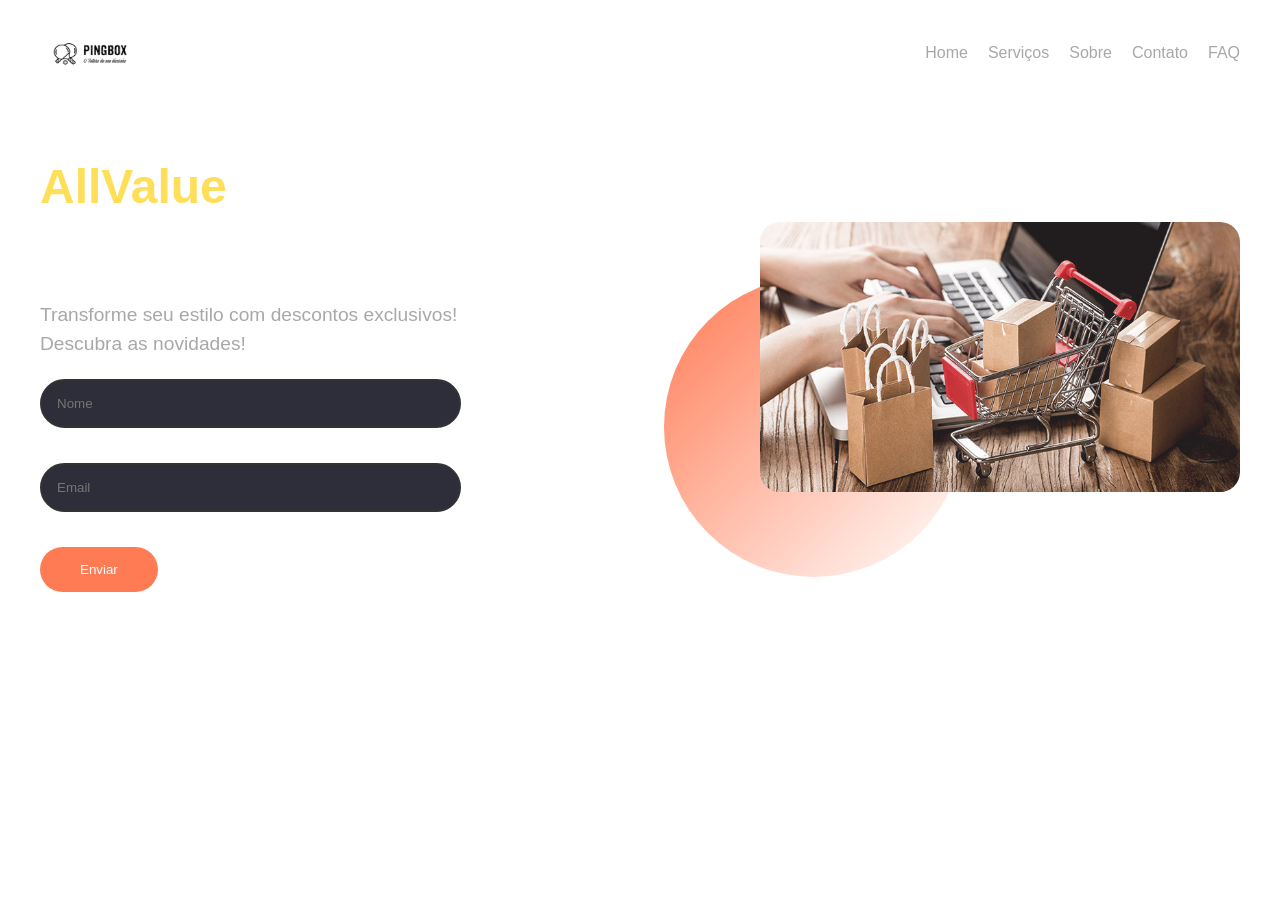
==== index.html @ d870a1ad "testeeeee" ====
<!DOCTYPE html>
<html lang="pt-br">
  <head>
    <meta charset="UTF-8" />
    <meta name="viewport" content="width=device-width, initial-scale=1.0" />
    <title>Inscreva-se na Nossa Newsletter</title>
    <link rel="stylesheet" href="styles.css" />
  </head>
  <body>
    <header>
      <div class="container">
        <div class="logo">
          <img src="logo_pingbox.jpg" alt="Logo" />
          <h2>AllValue | Store</h2>
        </div>
        <nav class="nav">
          <a href="#">Home</a>
          <a href="#">Serviços</a>
          <a href="#">Sobre</a>
          <a href="#">Contato</a>
          <a href="#">FAQ</a>
        </nav>
      </div>
    </header>
    <main class="container">
      <div class="content">
        <h1><span>AllValue</span><br>Compre Agora</h1>
        <p>
          Transforme seu estilo com descontos exclusivos! <br>
          Descubra as novidades!
        </p>
        <form>
          <div class="form-group">
            <input type="text" placeholder="Nome" required />
          </div>
          <div class="form-group">
            <input type="email" placeholder="Email" required />
          </div>
          <div class="form-group">
            <button type="submit">Enviar</button>
          </div>
        </form>
      </div>
      <div class="image-container">
        <div class="ellipse"></div>
        <img src="banner.jpg" alt="Imagem Placeholder" />
      </div>
    </main>
  </body>
</html>
---- styles.css ----
body {
    font-family: Arial, sans-serif;
    background: #fff;
    /* #1a1a2e */
    color: #fff;
    margin: 0;
    padding: 0;
  }
  h2{
    font-family: CinzelDecorativeRegular;
  }
  .container {
    max-width: 1200px;
    margin: 0 auto;
    padding: 20px;
    display: flex;
    align-items: center;
    justify-content: space-between;
  }
  .logo {
    display: flex;
    align-items: center;
  }
  .logo img {
    width: 100px;
    height: 50px;
    margin-right: 10px;
  }
  .nav {
    display: flex;
    justify-content: flex-end;
  }
  .nav a {
    color: #a8a8a8;
    text-decoration: none;
    margin-left: 20px;
    transition: color 0.3s;
  }
  .nav a:hover {
    color: #fff;
  }
  main {
    display: flex;
    align-items: center;
    justify-content: space-between;
    padding: 50px 20px;
  }
  .content {
    max-width: 50%;
  }
  .content h1 {
    font-size: 3rem;
    color: #fff;
  }
  .content h1 span {
    color: #ffde59;
  }
  .content p {
    font-size: 1.2rem;
    color: #a8a8a8;
    line-height: 1.5;
    margin-top: 20px;
  }
  .form-group {
    margin-top: 20px;
  }
  .form-group input {
    padding: 15px;
    width: calc(100% - 30px);
    margin-bottom: 15px;
    border: 2px solid #333;
    border-radius: 30px;
    background: #2e2e3a;
    color: #fff;
  }
  .form-group button {
    background: #ff7b54;
    color: #fff;
    padding: 15px 40px;
    border: none;
    border-radius: 30px;
    cursor: pointer;
    transition: background 0.3s;
  }
  .form-group button:hover {
    background: #e56b44;
  }
  .image-container {
    max-width: 40%;
    position: relative;
  }
  .image-container img {
    max-width: 100%;
    border-radius: 20px;
  }
  .ellipse {
    position: absolute;
    top: 20%;
    left: -20%;
    width: 300px;
    height: 300px;
    background: linear-gradient(135deg, #ff7b54, transparent);
    border-radius: 50%;
    z-index: -1;
  }
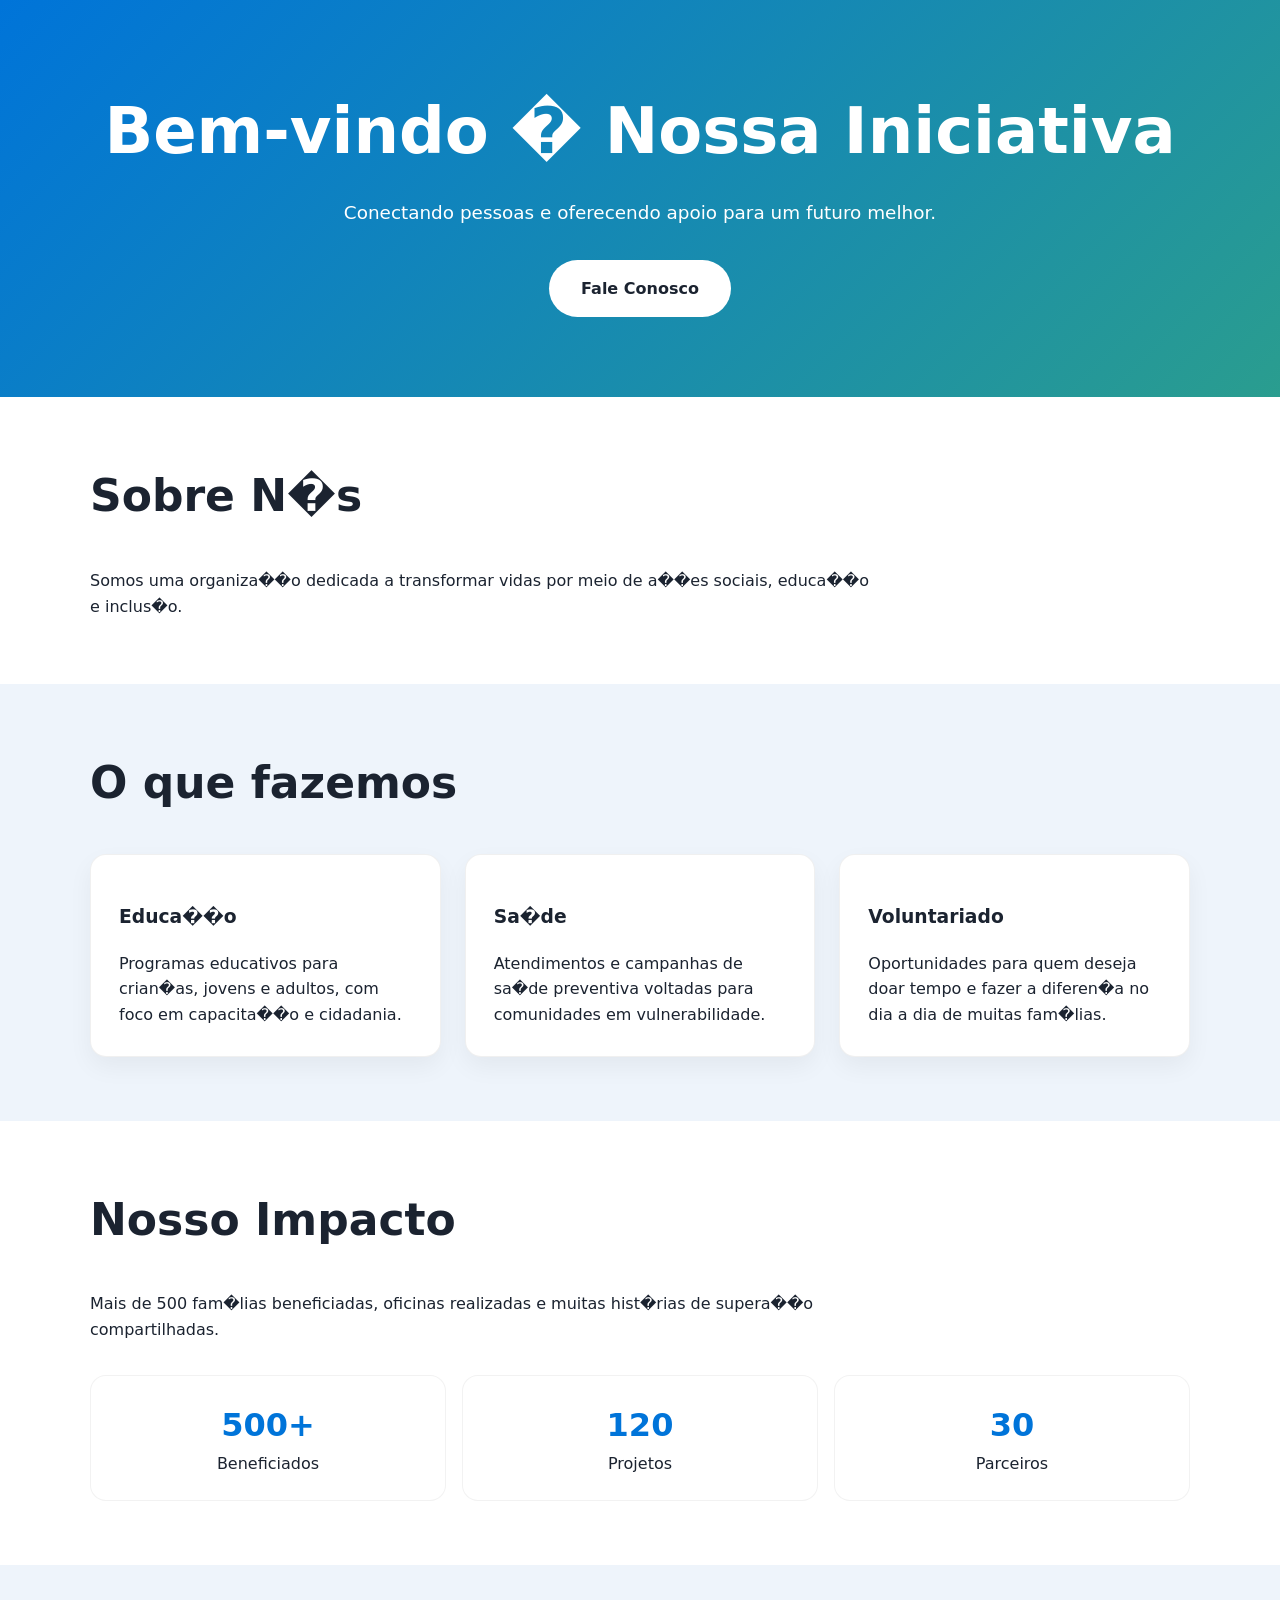
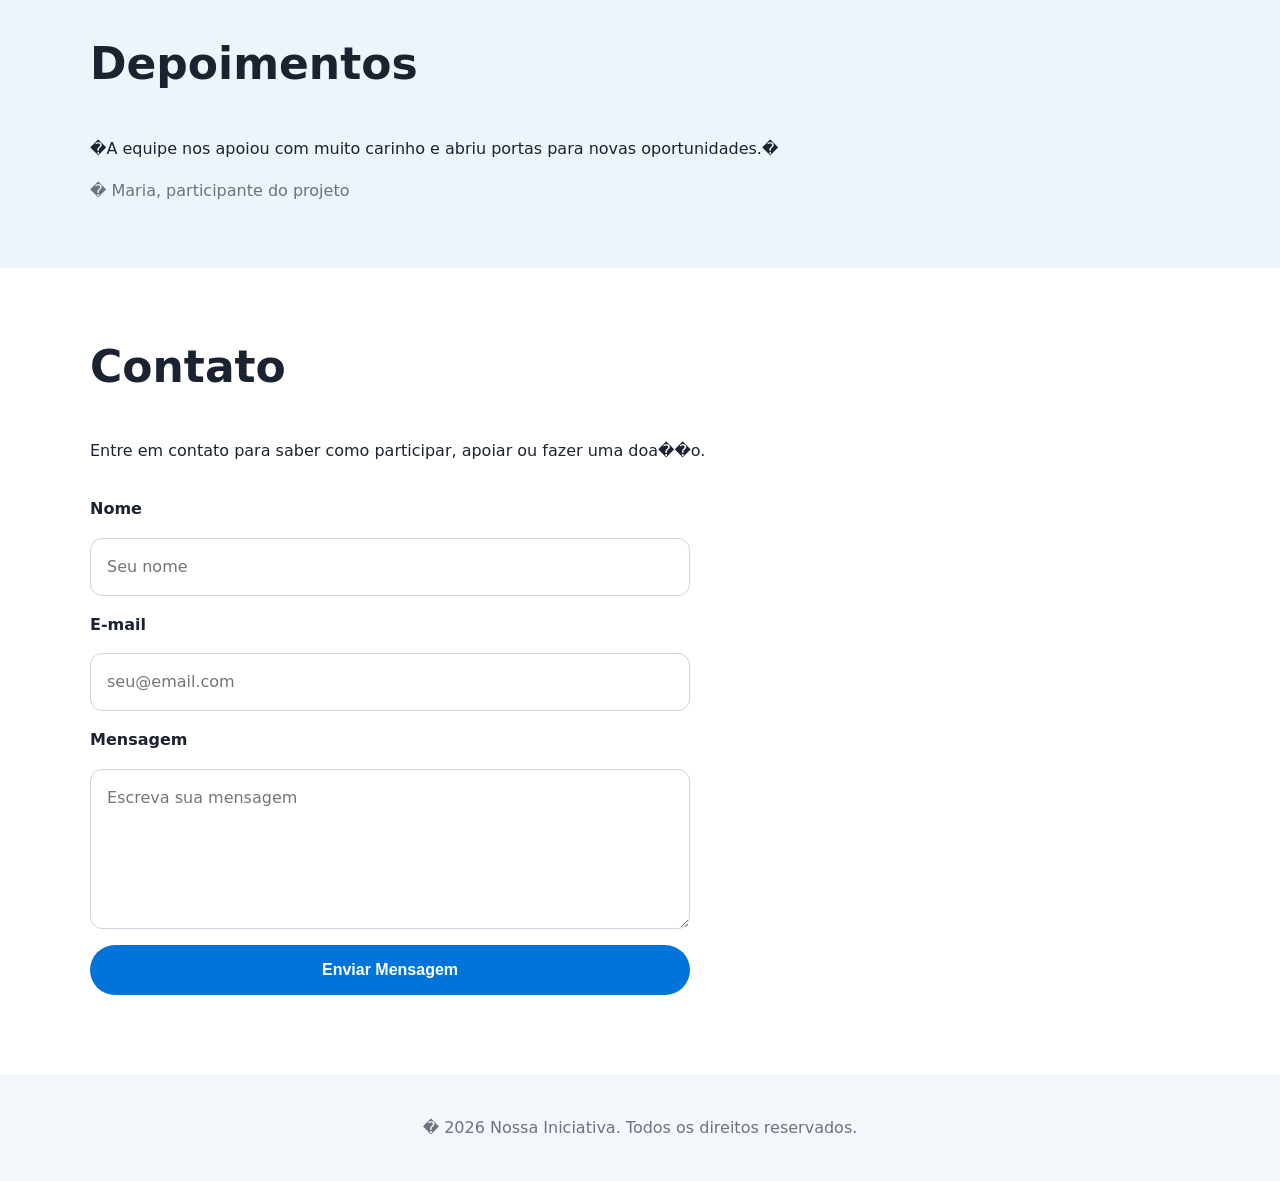
==== commit d319ad0d: "Add initial project files: index.html, script.js, styles.css" ====
--- a/index.html
+++ b/index.html
@@ -1,50 +1,104 @@
 <!DOCTYPE html>
-<html lang="pt-br">
-  <head>
-    <meta charset="UTF-8" />
-    <meta name="viewport" content="width=device-width, initial-scale=1.0" />
-    <title>Inscreva-se na Nossa Newsletter</title>
-    <link rel="stylesheet" href="styles.css" />
-  </head>
-  <body>
-    <header>
+<html lang="pt-BR">
+<head>
+  <meta charset="UTF-8">
+  <meta name="viewport" content="width=device-width, initial-scale=1.0">
+  <title>Landpage Institucional</title>
+  <link rel="stylesheet" href="styles.css">
+</head>
+<body>
+  <header class="hero">
+    <div class="container">
+      <h1>Bem-vindo � Nossa Iniciativa</h1>
+      <p>Conectando pessoas e oferecendo apoio para um futuro melhor.</p>
+      <a class="button" href="#contato">Fale Conosco</a>
+    </div>
+  </header>
+
+  <main>
+    <section id="sobre" class="section section-light">
       <div class="container">
-        <div class="logo">
-          <img src="logo_pingbox.jpg" alt="Logo" />
-          <h2>AllValue | Store</h2>
+        <h2>Sobre N�s</h2>
+        <p>Somos uma organiza��o dedicada a transformar vidas por meio de a��es sociais, educa��o e inclus�o.</p>
+      </div>
+    </section>
+
+    <section id="servicos" class="section section-dark">
+      <div class="container">
+        <h2>O que fazemos</h2>
+        <div class="grid">
+          <article class="card">
+            <h3>Educa��o</h3>
+            <p>Programas educativos para crian�as, jovens e adultos, com foco em capacita��o e cidadania.</p>
+          </article>
+          <article class="card">
+            <h3>Sa�de</h3>
+            <p>Atendimentos e campanhas de sa�de preventiva voltadas para comunidades em vulnerabilidade.</p>
+          </article>
+          <article class="card">
+            <h3>Voluntariado</h3>
+            <p>Oportunidades para quem deseja doar tempo e fazer a diferen�a no dia a dia de muitas fam�lias.</p>
+          </article>
         </div>
-        <nav class="nav">
-          <a href="#">Home</a>
-          <a href="#">Serviços</a>
-          <a href="#">Sobre</a>
-          <a href="#">Contato</a>
-          <a href="#">FAQ</a>
-        </nav>
       </div>
-    </header>
-    <main class="container">
-      <div class="content">
-        <h1><span>AllValue</span><br>Compre Agora</h1>
-        <p>
-          Transforme seu estilo com descontos exclusivos! <br>
-          Descubra as novidades!
-        </p>
-        <form>
-          <div class="form-group">
-            <input type="text" placeholder="Nome" required />
+    </section>
+
+    <section id="impacto" class="section section-light">
+      <div class="container">
+        <h2>Nosso Impacto</h2>
+        <p>Mais de 500 fam�lias beneficiadas, oficinas realizadas e muitas hist�rias de supera��o compartilhadas.</p>
+        <div class="stats">
+          <div>
+            <strong>500+</strong>
+            <span>Beneficiados</span>
           </div>
-          <div class="form-group">
-            <input type="email" placeholder="Email" required />
+          <div>
+            <strong>120</strong>
+            <span>Projetos</span>
           </div>
-          <div class="form-group">
-            <button type="submit">Enviar</button>
+          <div>
+            <strong>30</strong>
+            <span>Parceiros</span>
           </div>
+        </div>
+      </div>
+    </section>
+
+    <section id="depoimentos" class="section section-dark">
+      <div class="container">
+        <h2>Depoimentos</h2>
+        <p>�A equipe nos apoiou com muito carinho e abriu portas para novas oportunidades.�</p>
+        <p class="author">� Maria, participante do projeto</p>
+      </div>
+    </section>
+
+    <section id="contato" class="section section-light">
+      <div class="container">
+        <h2>Contato</h2>
+        <p>Entre em contato para saber como participar, apoiar ou fazer uma doa��o.</p>
+        <form id="contact-form">
+          <label for="name">Nome</label>
+          <input type="text" id="name" name="name" placeholder="Seu nome" required>
+
+          <label for="email">E-mail</label>
+          <input type="email" id="email" name="email" placeholder="seu@email.com" required>
+
+          <label for="message">Mensagem</label>
+          <textarea id="message" name="message" rows="5" placeholder="Escreva sua mensagem" required></textarea>
+
+          <button type="submit">Enviar Mensagem</button>
         </form>
+        <p id="form-status" class="form-status"></p>
       </div>
-      <div class="image-container">
-        <div class="ellipse"></div>
-        <img src="banner.jpg" alt="Imagem Placeholder" />
-      </div>
-    </main>
-  </body>
-</html>+    </section>
+  </main>
+
+  <footer class="footer">
+    <div class="container">
+      <p>� 2026 Nossa Iniciativa. Todos os direitos reservados.</p>
+    </div>
+  </footer>
+
+  <script src="script.js"></script>
+</body>
+</html>
--- a/styles.css
+++ b/styles.css
@@ -1,105 +1,172 @@
+:root {
+  --bg: #f4f7fb;
+  --fg: #1b2330;
+  --primary: #0074d9;
+  --secondary: #ffffff;
+  --accent: #2a9d8f;
+  --muted: #6b7280;
+}
+
+* {
+  box-sizing: border-box;
+}
+
 body {
-    font-family: Arial, sans-serif;
-    background: #fff;
-    /* #1a1a2e */
-    color: #fff;
-    margin: 0;
-    padding: 0;
-  }
-  h2{
-    font-family: CinzelDecorativeRegular;
-  }
-  .container {
-    max-width: 1200px;
-    margin: 0 auto;
-    padding: 20px;
-    display: flex;
-    align-items: center;
-    justify-content: space-between;
-  }
-  .logo {
-    display: flex;
-    align-items: center;
-  }
-  .logo img {
-    width: 100px;
-    height: 50px;
-    margin-right: 10px;
-  }
-  .nav {
-    display: flex;
-    justify-content: flex-end;
-  }
-  .nav a {
-    color: #a8a8a8;
-    text-decoration: none;
-    margin-left: 20px;
-    transition: color 0.3s;
-  }
-  .nav a:hover {
-    color: #fff;
-  }
-  main {
-    display: flex;
-    align-items: center;
-    justify-content: space-between;
-    padding: 50px 20px;
-  }
-  .content {
-    max-width: 50%;
-  }
-  .content h1 {
-    font-size: 3rem;
-    color: #fff;
-  }
-  .content h1 span {
-    color: #ffde59;
-  }
-  .content p {
-    font-size: 1.2rem;
-    color: #a8a8a8;
-    line-height: 1.5;
-    margin-top: 20px;
-  }
-  .form-group {
-    margin-top: 20px;
-  }
-  .form-group input {
-    padding: 15px;
-    width: calc(100% - 30px);
-    margin-bottom: 15px;
-    border: 2px solid #333;
-    border-radius: 30px;
-    background: #2e2e3a;
-    color: #fff;
-  }
-  .form-group button {
-    background: #ff7b54;
-    color: #fff;
-    padding: 15px 40px;
-    border: none;
-    border-radius: 30px;
-    cursor: pointer;
-    transition: background 0.3s;
-  }
-  .form-group button:hover {
-    background: #e56b44;
-  }
-  .image-container {
-    max-width: 40%;
-    position: relative;
-  }
-  .image-container img {
-    max-width: 100%;
-    border-radius: 20px;
-  }
-  .ellipse {
-    position: absolute;
-    top: 20%;
-    left: -20%;
-    width: 300px;
-    height: 300px;
-    background: linear-gradient(135deg, #ff7b54, transparent);
-    border-radius: 50%;
-    z-index: -1;
-  }+  margin: 0;
+  font-family: Inter, system-ui, -apple-system, BlinkMacSystemFont, "Segoe UI", sans-serif;
+  background: var(--bg);
+  color: var(--fg);
+  line-height: 1.6;
+}
+
+a {
+  color: inherit;
+  text-decoration: none;
+}
+
+.container {
+  width: min(1100px, calc(100% - 2rem));
+  margin: 0 auto;
+}
+
+.hero {
+  padding: 5rem 0;
+  background: linear-gradient(135deg, #0074d9 0%, #2a9d8f 100%);
+  color: white;
+  text-align: center;
+}
+
+.hero h1 {
+  margin: 0 0 1rem;
+  font-size: clamp(2.5rem, 5vw, 4rem);
+}
+
+.hero p {
+  max-width: 700px;
+  margin: 0 auto 2rem;
+  font-size: 1.15rem;
+}
+
+.button {
+  display: inline-block;
+  padding: 1rem 2rem;
+  border-radius: 999px;
+  background: var(--secondary);
+  color: var(--fg);
+  font-weight: 700;
+  transition: transform 0.2s ease, box-shadow 0.2s ease;
+}
+
+.button:hover {
+  transform: translateY(-2px);
+  box-shadow: 0 12px 30px rgba(0, 0, 0, 0.15);
+}
+
+.section {
+  padding: 4rem 0;
+}
+
+.section-light {
+  background: white;
+}
+
+.section-dark {
+  background: #eef4fb;
+}
+
+.section h2 {
+  margin-top: 0;
+  font-size: clamp(2rem, 4vw, 2.75rem);
+}
+
+.section p {
+  max-width: 780px;
+  margin: 1rem 0 0;
+}
+
+.grid {
+  display: grid;
+  gap: 1.5rem;
+  grid-template-columns: repeat(auto-fit, minmax(220px, 1fr));
+  margin-top: 2rem;
+}
+
+.card {
+  padding: 1.75rem;
+  border-radius: 1rem;
+  background: white;
+  border: 1px solid rgba(0, 0, 0, 0.06);
+  box-shadow: 0 10px 25px rgba(0, 0, 0, 0.05);
+}
+
+.stats {
+  display: grid;
+  gap: 1rem;
+  grid-template-columns: repeat(auto-fit, minmax(160px, 1fr));
+  margin-top: 2rem;
+}
+
+.stats div {
+  padding: 1.5rem;
+  border-radius: 1rem;
+  background: white;
+  text-align: center;
+  border: 1px solid rgba(0, 0, 0, 0.05);
+}
+
+.stats strong {
+  display: block;
+  font-size: 2rem;
+  color: var(--primary);
+}
+
+.author {
+  margin-top: 1rem;
+  color: var(--muted);
+}
+
+form {
+  margin-top: 2rem;
+  display: grid;
+  gap: 1rem;
+  max-width: 600px;
+}
+
+label {
+  font-weight: 600;
+}
+
+input,
+textarea {
+  width: 100%;
+  padding: 0.95rem 1rem;
+  border: 1px solid #cbd5e1;
+  border-radius: 0.75rem;
+  font: inherit;
+}
+
+button[type="submit"] {
+  padding: 1rem 1.5rem;
+  border: none;
+  border-radius: 999px;
+  background: var(--primary);
+  color: white;
+  font-size: 1rem;
+  font-weight: 700;
+  cursor: pointer;
+}
+
+button[type="submit"]:hover {
+  background: #005bb5;
+}
+
+.form-status {
+  margin-top: 0.5rem;
+  color: var(--accent);
+}
+
+.footer {
+  padding: 1.5rem 0;
+  text-align: center;
+  color: var(--muted);
+}
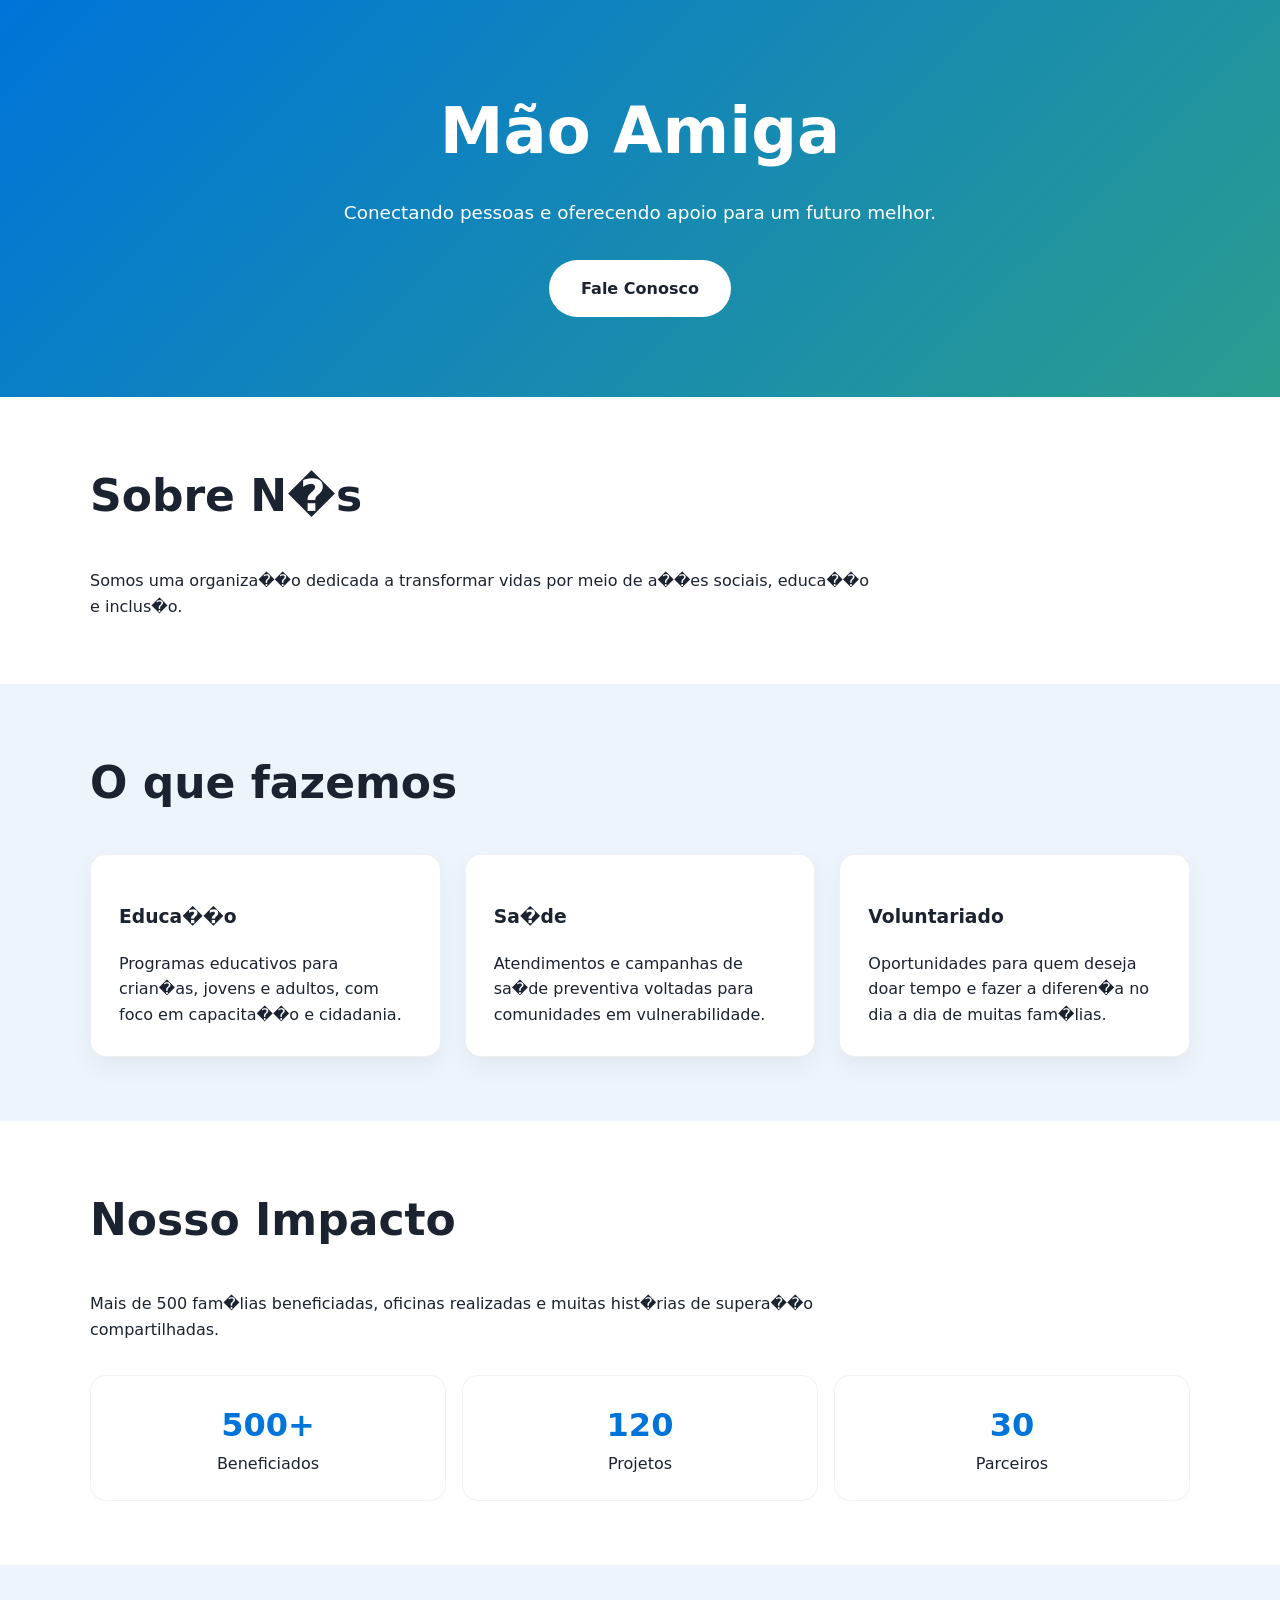
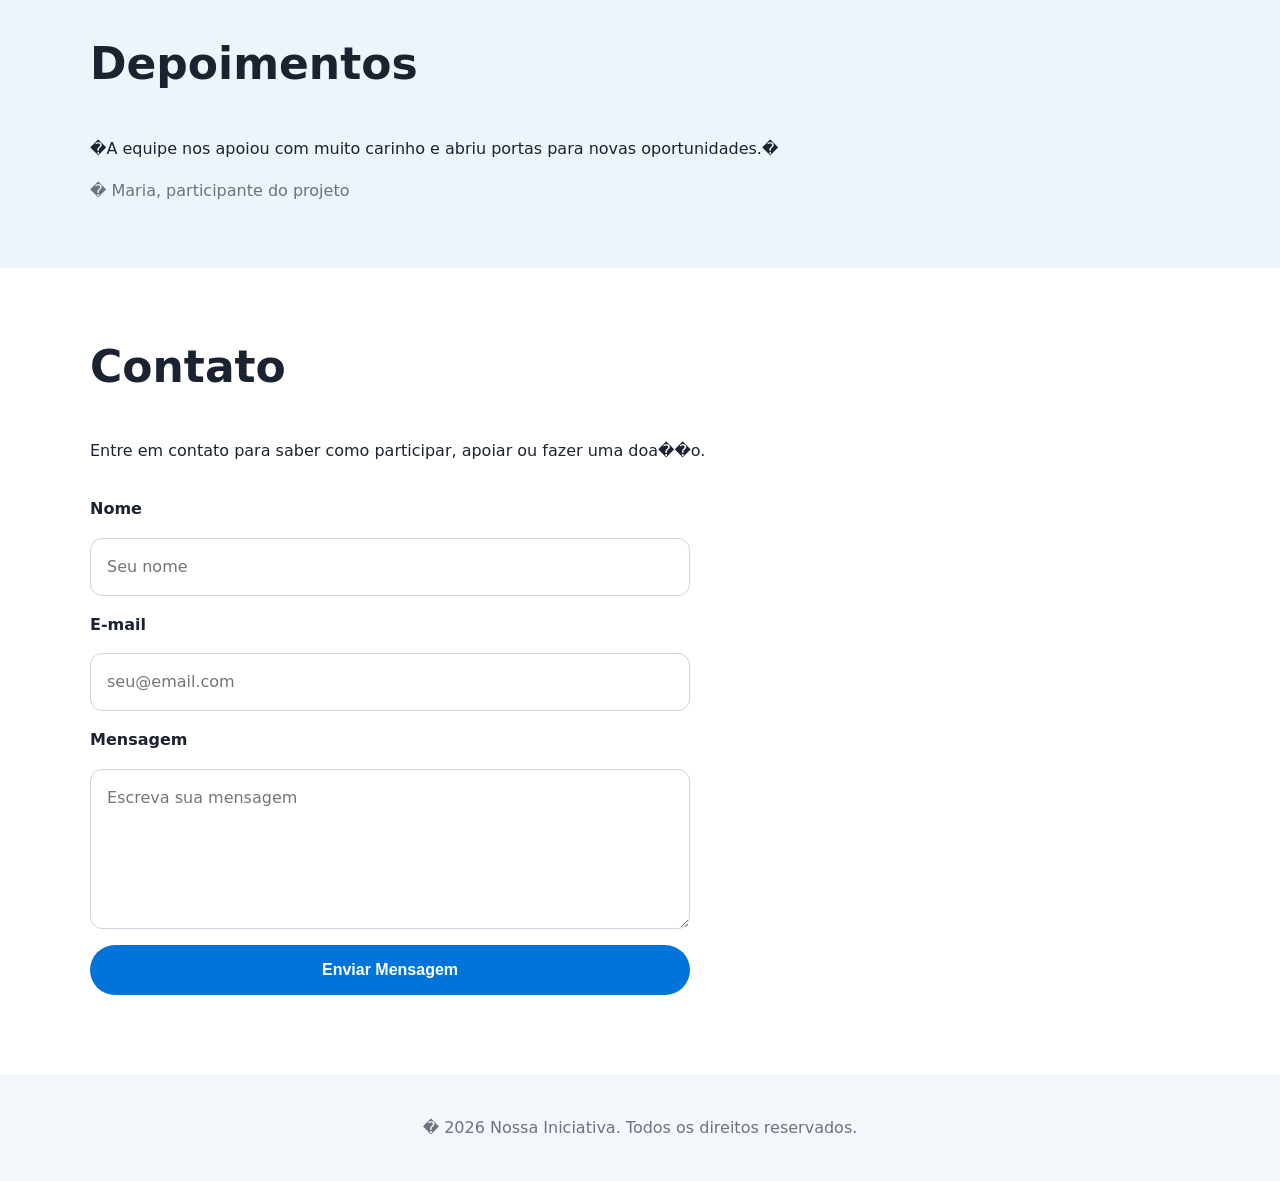
==== commit f389647d: "Subida full" ====
--- a/index.html
+++ b/index.html
@@ -9,7 +9,7 @@
 <body>
   <header class="hero">
     <div class="container">
-      <h1>Bem-vindo � Nossa Iniciativa</h1>
+      <h1>Mão Amiga</h1>
       <p>Conectando pessoas e oferecendo apoio para um futuro melhor.</p>
       <a class="button" href="#contato">Fale Conosco</a>
     </div>
--- a/styles.css
+++ b/styles.css
@@ -17,6 +17,7 @@
   background: var(--bg);
   color: var(--fg);
   line-height: 1.6;
+  scroll-behavior: smooth;
 }
 
 a {
@@ -97,6 +98,12 @@
   background: white;
   border: 1px solid rgba(0, 0, 0, 0.06);
   box-shadow: 0 10px 25px rgba(0, 0, 0, 0.05);
+  transition: transform 0.3s ease, box-shadow 0.3s ease;
+}
+
+.card:hover {
+  transform: translateY(-8px);
+  box-shadow: 0 20px 40px rgba(0, 0, 0, 0.1);
 }
 
 .stats {
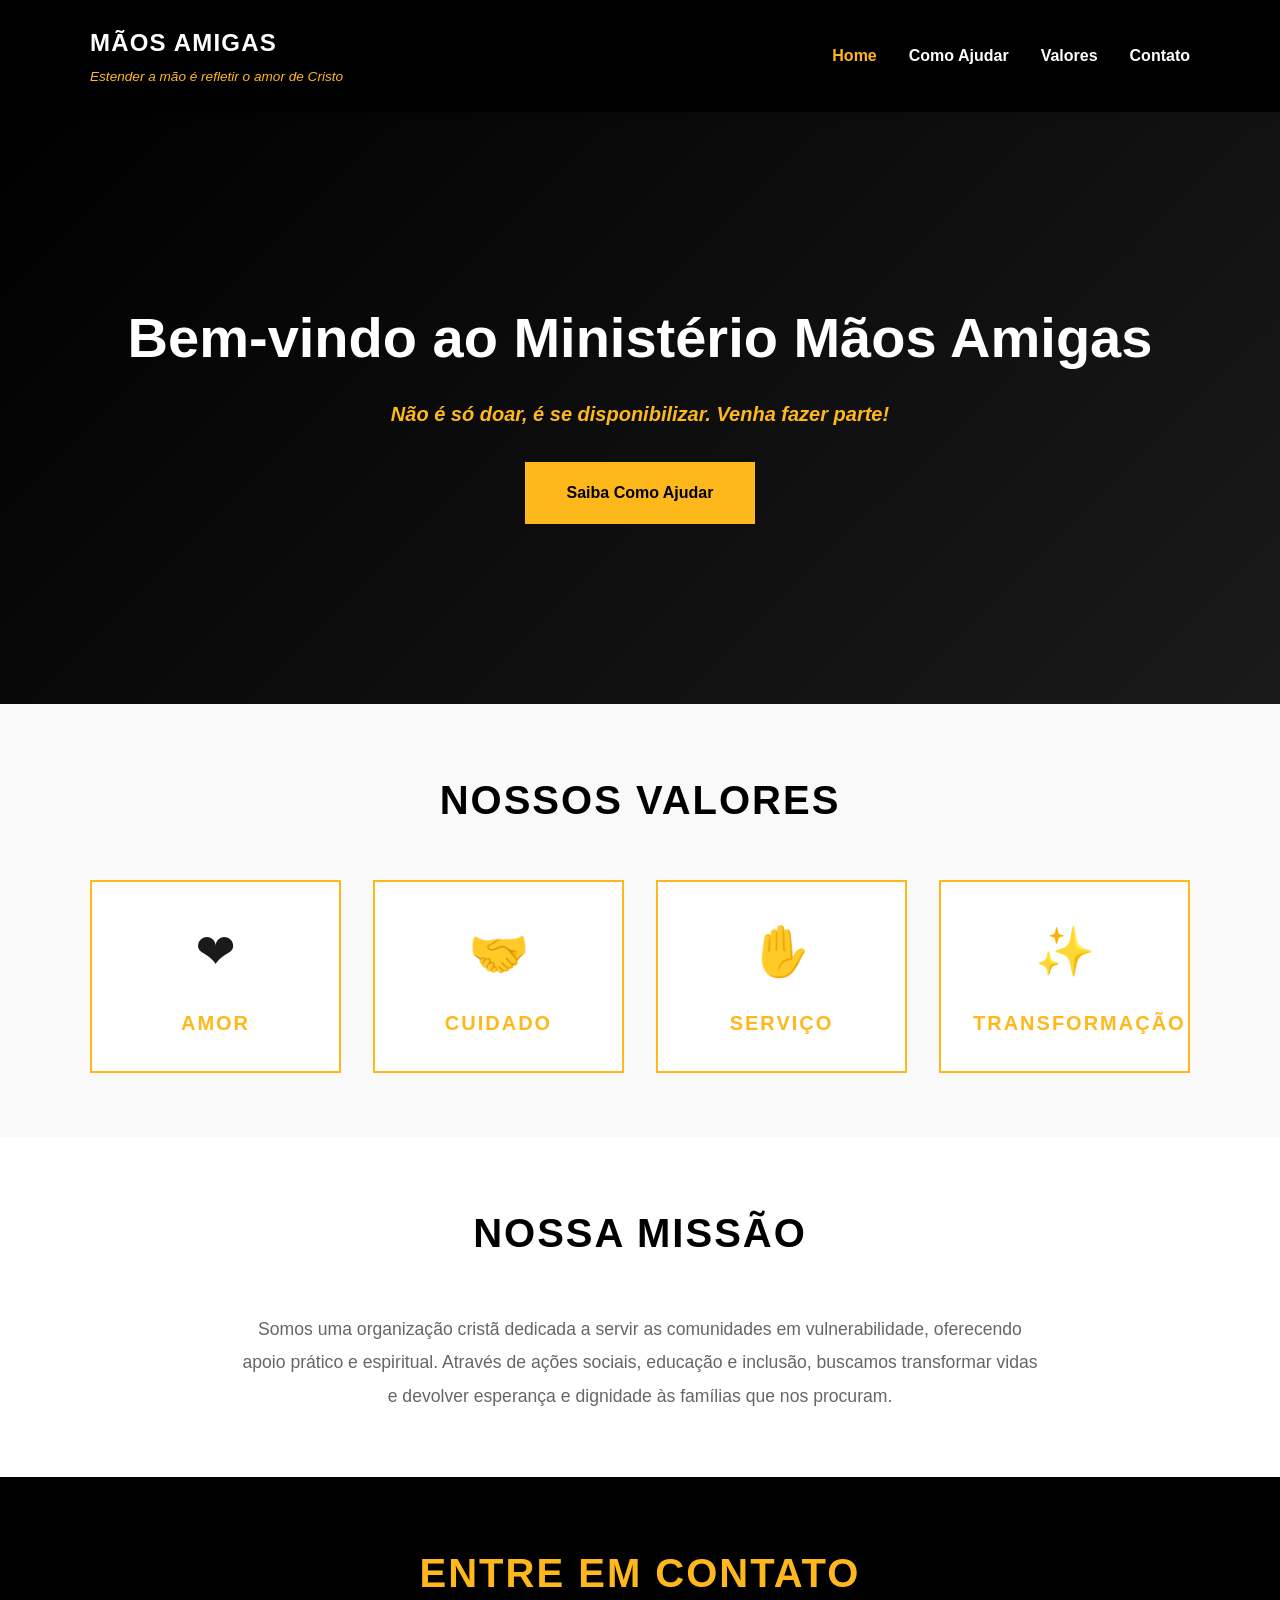
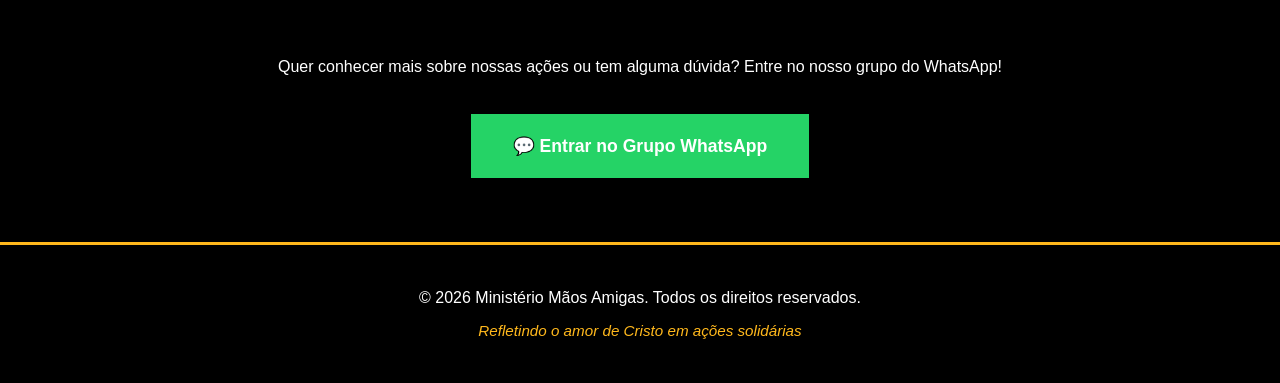
==== commit 2db7001b: "Variação do Style" ====
--- a/index.html
+++ b/index.html
@@ -3,102 +3,85 @@
 <head>
   <meta charset="UTF-8">
   <meta name="viewport" content="width=device-width, initial-scale=1.0">
-  <title>Landpage Institucional</title>
+  <title>Ministério Mãos Amigas</title>
   <link rel="stylesheet" href="styles.css">
 </head>
 <body>
-  <header class="hero">
-    <div class="container">
-      <h1>Mão Amiga</h1>
-      <p>Conectando pessoas e oferecendo apoio para um futuro melhor.</p>
-      <a class="button" href="#contato">Fale Conosco</a>
+  <header class="header">
+    <div class="container header-content">
+      <div class="logo">
+        <h1>MÃOS AMIGAS</h1>
+        <p class="tagline">Estender a mão é refletir o amor de Cristo</p>
+      </div>
+      <nav class="nav">
+        <a href="index.html" class="active">Home</a>
+        <a href="como-ajudar.html">Como Ajudar</a>
+        <a href="#valores">Valores</a>
+        <a href="#contato">Contato</a>
+      </nav>
     </div>
   </header>
 
   <main>
-    <section id="sobre" class="section section-light">
-      <div class="container">
-        <h2>Sobre N�s</h2>
-        <p>Somos uma organiza��o dedicada a transformar vidas por meio de a��es sociais, educa��o e inclus�o.</p>
-      </div>
-    </section>
-
-    <section id="servicos" class="section section-dark">
-      <div class="container">
-        <h2>O que fazemos</h2>
-        <div class="grid">
-          <article class="card">
-            <h3>Educa��o</h3>
-            <p>Programas educativos para crian�as, jovens e adultos, com foco em capacita��o e cidadania.</p>
-          </article>
-          <article class="card">
-            <h3>Sa�de</h3>
-            <p>Atendimentos e campanhas de sa�de preventiva voltadas para comunidades em vulnerabilidade.</p>
-          </article>
-          <article class="card">
-            <h3>Voluntariado</h3>
-            <p>Oportunidades para quem deseja doar tempo e fazer a diferen�a no dia a dia de muitas fam�lias.</p>
-          </article>
+    <section class="hero">
+      <div class="container hero-content">
+        <div class="hero-text">
+          <h2>Bem-vindo ao Ministério Mãos Amigas</h2>
+          <p>Não é só doar, é se disponibilizar. Venha fazer parte!</p>
+          <a href="como-ajudar.html" class="button button-primary">Saiba Como Ajudar</a>
         </div>
       </div>
     </section>
 
-    <section id="impacto" class="section section-light">
+    <section id="valores" class="section valores-section">
       <div class="container">
-        <h2>Nosso Impacto</h2>
-        <p>Mais de 500 fam�lias beneficiadas, oficinas realizadas e muitas hist�rias de supera��o compartilhadas.</p>
-        <div class="stats">
-          <div>
-            <strong>500+</strong>
-            <span>Beneficiados</span>
+        <h2>Nossos Valores</h2>
+        <div class="valores-grid">
+          <div class="valor">
+            <div class="valor-icon">❤️</div>
+            <h3>AMOR</h3>
           </div>
-          <div>
-            <strong>120</strong>
-            <span>Projetos</span>
+          <div class="valor">
+            <div class="valor-icon">🤝</div>
+            <h3>CUIDADO</h3>
           </div>
-          <div>
-            <strong>30</strong>
-            <span>Parceiros</span>
+          <div class="valor">
+            <div class="valor-icon">✋</div>
+            <h3>SERVIÇO</h3>
+          </div>
+          <div class="valor">
+            <div class="valor-icon">✨</div>
+            <h3>TRANSFORMAÇÃO</h3>
           </div>
         </div>
       </div>
     </section>
 
-    <section id="depoimentos" class="section section-dark">
+    <section class="section missao-section">
       <div class="container">
-        <h2>Depoimentos</h2>
-        <p>�A equipe nos apoiou com muito carinho e abriu portas para novas oportunidades.�</p>
-        <p class="author">� Maria, participante do projeto</p>
+        <h2>Nossa Missão</h2>
+        <p>Somos uma organização cristã dedicada a servir as comunidades em vulnerabilidade, oferecendo apoio prático e espiritual. Através de ações sociais, educação e inclusão, buscamos transformar vidas e devolver esperança e dignidade às famílias que nos procuram.</p>
       </div>
     </section>
 
-    <section id="contato" class="section section-light">
+    <section id="contato" class="section contato-section">
       <div class="container">
-        <h2>Contato</h2>
-        <p>Entre em contato para saber como participar, apoiar ou fazer uma doa��o.</p>
-        <form id="contact-form">
-          <label for="name">Nome</label>
-          <input type="text" id="name" name="name" placeholder="Seu nome" required>
-
-          <label for="email">E-mail</label>
-          <input type="email" id="email" name="email" placeholder="seu@email.com" required>
-
-          <label for="message">Mensagem</label>
-          <textarea id="message" name="message" rows="5" placeholder="Escreva sua mensagem" required></textarea>
-
-          <button type="submit">Enviar Mensagem</button>
-        </form>
-        <p id="form-status" class="form-status"></p>
+        <h2>Entre em Contato</h2>
+        <p>Quer conhecer mais sobre nossas ações ou tem alguma dúvida? Entre no nosso grupo do WhatsApp!</p>
+        <a href="https://chat.whatsapp.com/C3V4NFegIQi0UpoTPpqUge" class="button button-whatsapp" target="_blank">
+          💬 Entrar no Grupo WhatsApp
+        </a>
       </div>
     </section>
   </main>
 
   <footer class="footer">
     <div class="container">
-      <p>� 2026 Nossa Iniciativa. Todos os direitos reservados.</p>
+      <p>&copy; 2026 Ministério Mãos Amigas. Todos os direitos reservados.</p>
+      <p class="footer-tagline">Refletindo o amor de Cristo em ações solidárias</p>
     </div>
   </footer>
 
   <script src="script.js"></script>
 </body>
-</html>
+</html>
--- a/styles.css
+++ b/styles.css
@@ -1,10 +1,11 @@
 :root {
-  --bg: #f4f7fb;
-  --fg: #1b2330;
-  --primary: #0074d9;
-  --secondary: #ffffff;
-  --accent: #2a9d8f;
-  --muted: #6b7280;
+  --primary-black: #000000;
+  --primary-gold: #FFB81C;
+  --secondary-white: #FFFFFF;
+  --text-dark: #1a1a1a;
+  --text-light: #666666;
+  --bg-light: #f9f9f9;
+  --border-color: #e0e0e0;
 }
 
 * {
@@ -13,9 +14,9 @@
 
 body {
   margin: 0;
-  font-family: Inter, system-ui, -apple-system, BlinkMacSystemFont, "Segoe UI", sans-serif;
-  background: var(--bg);
-  color: var(--fg);
+  font-family: 'Arial', 'Segoe UI', system-ui, sans-serif;
+  background: var(--secondary-white);
+  color: var(--text-dark);
   line-height: 1.6;
   scroll-behavior: smooth;
 }
@@ -30,150 +31,369 @@
   margin: 0 auto;
 }
 
+/* Header e Navegação */
+.header {
+  background: var(--primary-black);
+  color: var(--secondary-white);
+  padding: 1.5rem 0;
+  position: sticky;
+  top: 0;
+  z-index: 100;
+  box-shadow: 0 2px 8px rgba(0, 0, 0, 0.1);
+}
+
+.header-content {
+  display: flex;
+  justify-content: space-between;
+  align-items: center;
+}
+
+.logo h1 {
+  margin: 0;
+  font-size: 1.5rem;
+  font-weight: 900;
+  letter-spacing: 0.05em;
+}
+
+.tagline {
+  margin: 0.25rem 0 0;
+  font-size: 0.85rem;
+  color: var(--primary-gold);
+  font-style: italic;
+}
+
+.nav {
+  display: flex;
+  gap: 2rem;
+  align-items: center;
+}
+
+.nav a {
+  font-weight: 600;
+  transition: color 0.3s ease;
+  color: var(--secondary-white);
+}
+
+.nav a:hover,
+.nav a.active {
+  color: var(--primary-gold);
+}
+
+/* Hero Section */
 .hero {
-  padding: 5rem 0;
-  background: linear-gradient(135deg, #0074d9 0%, #2a9d8f 100%);
-  color: white;
-  text-align: center;
-}
-
-.hero h1 {
+  background: linear-gradient(135deg, var(--primary-black) 0%, #1a1a1a 100%);
+  color: var(--secondary-white);
+  padding: 6rem 0;
+  text-align: center;
+}
+
+.hero-content {
+  display: flex;
+  align-items: center;
+  justify-content: center;
+  min-height: 400px;
+}
+
+.hero-text h2 {
+  font-size: clamp(2rem, 5vw, 3.5rem);
   margin: 0 0 1rem;
-  font-size: clamp(2.5rem, 5vw, 4rem);
-}
-
-.hero p {
-  max-width: 700px;
-  margin: 0 auto 2rem;
-  font-size: 1.15rem;
-}
-
+  font-weight: 900;
+}
+
+.hero-text p {
+  font-size: 1.25rem;
+  margin: 0 0 2rem;
+  color: var(--primary-gold);
+  font-style: italic;
+  font-weight: 600;
+}
+
+/* Buttons */
 .button {
   display: inline-block;
-  padding: 1rem 2rem;
-  border-radius: 999px;
-  background: var(--secondary);
-  color: var(--fg);
+  padding: 1rem 2.5rem;
+  border-radius: 0;
   font-weight: 700;
-  transition: transform 0.2s ease, box-shadow 0.2s ease;
-}
-
-.button:hover {
-  transform: translateY(-2px);
-  box-shadow: 0 12px 30px rgba(0, 0, 0, 0.15);
-}
-
+  transition: all 0.3s ease;
+  cursor: pointer;
+  border: 2px solid transparent;
+  text-align: center;
+  text-decoration: none;
+}
+
+.button-primary {
+  background: var(--primary-gold);
+  color: var(--primary-black);
+  border-color: var(--primary-gold);
+}
+
+.button-primary:hover {
+  background: transparent;
+  color: var(--primary-gold);
+  transform: translateY(-3px);
+}
+
+.button-whatsapp {
+  background: #25D366;
+  color: white;
+  border-color: #25D366;
+  font-size: 1.1rem;
+}
+
+.button-whatsapp:hover {
+  background: #1fa952;
+  border-color: #1fa952;
+}
+
+/* Sections */
 .section {
   padding: 4rem 0;
 }
 
-.section-light {
-  background: white;
-}
-
-.section-dark {
-  background: #eef4fb;
-}
-
 .section h2 {
-  margin-top: 0;
-  font-size: clamp(2rem, 4vw, 2.75rem);
+  text-align: center;
+  font-size: 2.5rem;
+  margin: 0 0 3rem;
+  color: var(--primary-black);
+  text-transform: uppercase;
+  letter-spacing: 0.05em;
+  font-weight: 900;
 }
 
 .section p {
-  max-width: 780px;
+  color: var(--text-light);
+  line-height: 1.8;
+}
+
+/* Valores Section */
+.valores-section {
+  background: var(--bg-light);
+}
+
+.valores-grid {
+  display: grid;
+  grid-template-columns: repeat(auto-fit, minmax(200px, 1fr));
+  gap: 2rem;
+}
+
+.valor {
+  background: var(--secondary-white);
+  padding: 2rem;
+  text-align: center;
+  border: 2px solid var(--primary-gold);
+  border-radius: 0;
+  transition: all 0.3s ease;
+}
+
+.valor:hover {
+  background: var(--primary-black);
+  color: var(--secondary-white);
+  transform: translateY(-5px);
+}
+
+.valor-icon {
+  font-size: 3rem;
+  margin-bottom: 1rem;
+}
+
+.valor h3 {
   margin: 1rem 0 0;
-}
-
-.grid {
+  font-size: 1.25rem;
+  letter-spacing: 0.1em;
+  font-weight: 900;
+  color: var(--primary-gold);
+}
+
+.valor:hover h3 {
+  color: var(--primary-gold);
+}
+
+/* Missão Section */
+.missao-section {
+  background: var(--secondary-white);
+  text-align: center;
+}
+
+.missao-section p {
+  max-width: 800px;
+  margin: 0 auto;
+  font-size: 1.1rem;
+  color: var(--text-light);
+  line-height: 1.9;
+}
+
+/* Contato Section */
+.contato-section {
+  background: var(--primary-black);
+  color: var(--secondary-white);
+  text-align: center;
+}
+
+.contato-section h2 {
+  color: var(--primary-gold);
+}
+
+.contato-section p {
+  color: var(--secondary-white);
+  margin-bottom: 2rem;
+}
+
+/* Footer */
+.footer {
+  background: var(--primary-black);
+  color: var(--secondary-white);
+  padding: 2rem 0;
+  text-align: center;
+  border-top: 3px solid var(--primary-gold);
+}
+
+.footer p {
+  margin: 0.5rem 0;
+}
+
+.footer-tagline {
+  color: var(--primary-gold);
+  font-size: 0.95rem;
+  font-style: italic;
+}
+
+/* Hero secundária */
+.hero-secondary {
+  background: linear-gradient(135deg, var(--primary-gold) 0%, #ff9500 100%);
+}
+
+.hero-secondary .hero-text h2,
+.hero-secondary .hero-text p {
+  color: var(--primary-black);
+}
+
+.hero-secondary .hero-text p {
+  color: var(--primary-black);
+  font-weight: 700;
+}
+
+/* Formas de Ajudar */
+.formas-ajudar {
+  background: var(--secondary-white);
+}
+
+.formas-grid {
   display: grid;
-  gap: 1.5rem;
-  grid-template-columns: repeat(auto-fit, minmax(220px, 1fr));
-  margin-top: 2rem;
-}
-
-.card {
-  padding: 1.75rem;
-  border-radius: 1rem;
-  background: white;
-  border: 1px solid rgba(0, 0, 0, 0.06);
-  box-shadow: 0 10px 25px rgba(0, 0, 0, 0.05);
-  transition: transform 0.3s ease, box-shadow 0.3s ease;
-}
-
-.card:hover {
+  grid-template-columns: repeat(auto-fit, minmax(250px, 1fr));
+  gap: 2rem;
+}
+
+.forma-card {
+  background: var(--bg-light);
+  padding: 2.5rem;
+  border: 3px solid var(--primary-black);
+  border-radius: 0;
+  text-align: center;
+  transition: all 0.3s ease;
+}
+
+.forma-card:hover {
+  background: var(--primary-black);
+  color: var(--secondary-white);
   transform: translateY(-8px);
-  box-shadow: 0 20px 40px rgba(0, 0, 0, 0.1);
-}
-
-.stats {
-  display: grid;
-  gap: 1rem;
-  grid-template-columns: repeat(auto-fit, minmax(160px, 1fr));
-  margin-top: 2rem;
-}
-
-.stats div {
-  padding: 1.5rem;
-  border-radius: 1rem;
-  background: white;
-  text-align: center;
-  border: 1px solid rgba(0, 0, 0, 0.05);
-}
-
-.stats strong {
-  display: block;
-  font-size: 2rem;
-  color: var(--primary);
-}
-
-.author {
-  margin-top: 1rem;
-  color: var(--muted);
-}
-
-form {
-  margin-top: 2rem;
-  display: grid;
-  gap: 1rem;
-  max-width: 600px;
-}
-
-label {
-  font-weight: 600;
-}
-
-input,
-textarea {
-  width: 100%;
-  padding: 0.95rem 1rem;
-  border: 1px solid #cbd5e1;
-  border-radius: 0.75rem;
-  font: inherit;
-}
-
-button[type="submit"] {
-  padding: 1rem 1.5rem;
-  border: none;
-  border-radius: 999px;
-  background: var(--primary);
-  color: white;
-  font-size: 1rem;
-  font-weight: 700;
-  cursor: pointer;
-}
-
-button[type="submit"]:hover {
-  background: #005bb5;
-}
-
-.form-status {
-  margin-top: 0.5rem;
-  color: var(--accent);
-}
-
-.footer {
-  padding: 1.5rem 0;
-  text-align: center;
-  color: var(--muted);
-}
+  box-shadow: 0 15px 35px rgba(0, 0, 0, 0.2);
+}
+
+.forma-icon {
+  font-size: 3.5rem;
+  margin-bottom: 1.5rem;
+}
+
+.forma-card h3 {
+  font-size: 1.3rem;
+  font-weight: 900;
+  letter-spacing: 0.1em;
+  color: var(--primary-gold);
+  margin: 1rem 0;
+}
+
+.forma-card:hover h3 {
+  color: var(--primary-gold);
+}
+
+.forma-list {
+  text-align: left;
+  font-size: 0.95rem;
+  line-height: 2;
+  color: var(--text-light);
+}
+
+.forma-card:hover .forma-list {
+  color: var(--secondary-white);
+}
+
+/* Seção de Motivação */
+.motivacao-section {
+  background: linear-gradient(135deg, var(--primary-black) 0%, #1a1a1a 100%);
+  color: var(--secondary-white);
+  text-align: center;
+}
+
+.motivacao-section h2 {
+  color: var(--primary-gold);
+}
+
+.quote {
+  font-size: 1.8rem;
+  font-weight: 900;
+  font-style: italic;
+  color: var(--primary-gold);
+  margin: 2rem 0 1rem;
+  border-left: 5px solid var(--primary-gold);
+  padding-left: 2rem;
+  text-align: left;
+  max-width: 700px;
+  margin-left: auto;
+  margin-right: auto;
+}
+
+.quote-ref {
+  font-size: 1.1rem;
+  color: var(--secondary-white);
+  margin-top: 1.5rem;
+  font-style: italic;
+}
+
+/* Responsivo */
+@media (max-width: 768px) {
+  .header-content {
+    flex-direction: column;
+    gap: 1rem;
+  }
+
+  .nav {
+    flex-wrap: wrap;
+    justify-content: center;
+    gap: 1rem;
+  }
+
+  .hero {
+    padding: 3rem 0;
+  }
+
+  .hero-content {
+    min-height: 300px;
+  }
+
+  .valores-grid {
+    grid-template-columns: repeat(auto-fit, minmax(150px, 1fr));
+  }
+
+  .formas-grid {
+    grid-template-columns: 1fr;
+  }
+
+  .quote {
+    font-size: 1.4rem;
+    text-align: center;
+    border-left: none;
+    border-top: 3px solid var(--primary-gold);
+    padding-left: 0;
+    padding-top: 1.5rem;
+  }
+}
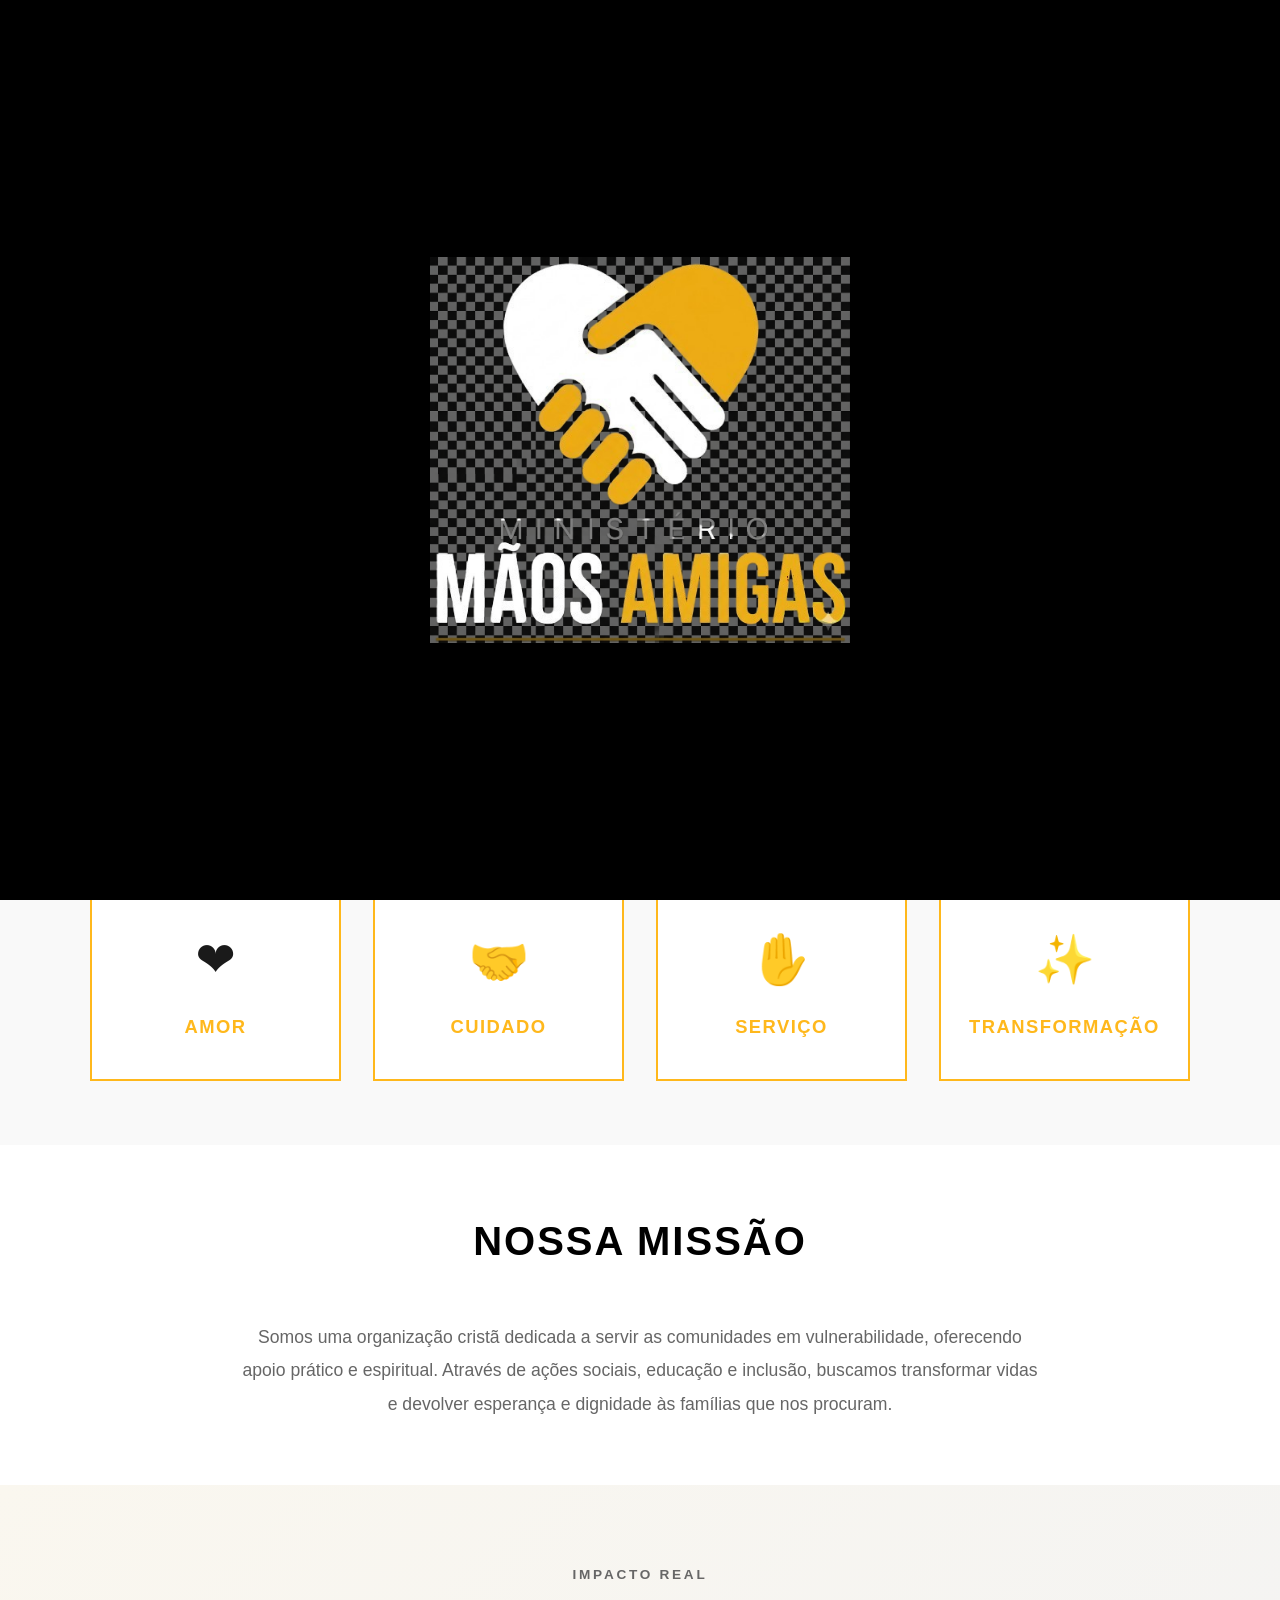
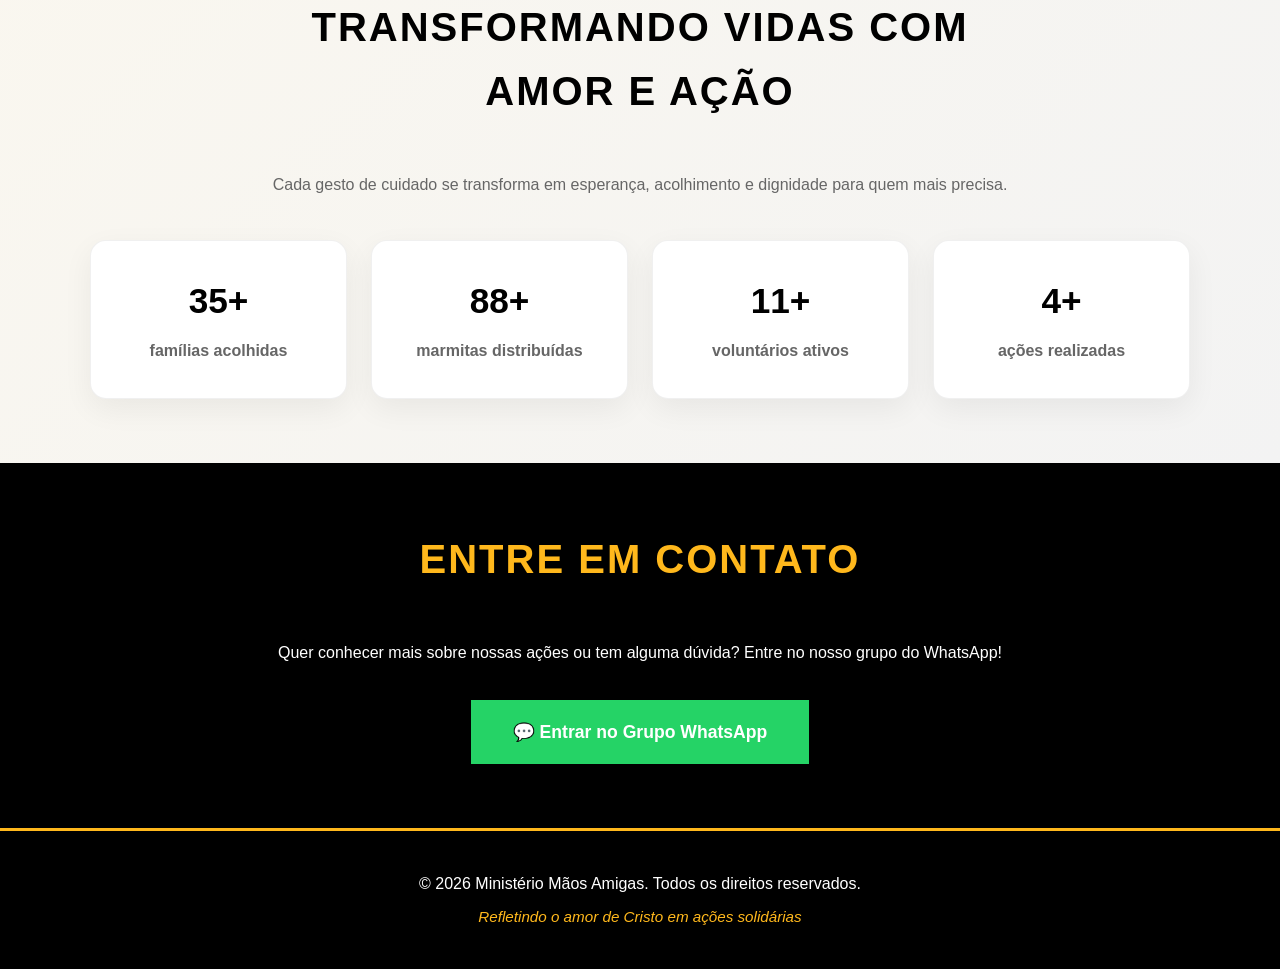
==== commit 6d3592df: "Sprint 2" ====
--- a/index.html
+++ b/index.html
@@ -7,6 +7,9 @@
   <link rel="stylesheet" href="styles.css">
 </head>
 <body>
+  <div id="splash-screen">
+    <div class="splash-image"></div>
+  </div>
   <header class="header">
     <div class="container header-content">
       <div class="logo">
@@ -64,6 +67,34 @@
       </div>
     </section>
 
+    <section class="section impacto-section">
+      <div class="container">
+        <div class="section-heading reveal">
+          <p class="eyebrow">Impacto real</p>
+          <h2>Transformando vidas com amor e ação</h2>
+          <p>Cada gesto de cuidado se transforma em esperança, acolhimento e dignidade para quem mais precisa.</p>
+        </div>
+        <div class="impacto-grid">
+          <div class="impacto-card reveal">
+            <span class="counter" data-target="120" data-suffix="+">0</span>
+            <p>famílias acolhidas</p>
+          </div>
+          <div class="impacto-card reveal">
+            <span class="counter" data-target="300" data-suffix="+">0</span>
+            <p>marmitas distribuídas</p>
+          </div>
+          <div class="impacto-card reveal">
+            <span class="counter" data-target="40" data-suffix="+">0</span>
+            <p>voluntários ativos</p>
+          </div>
+          <div class="impacto-card reveal">
+            <span class="counter" data-target="15" data-suffix="+">0</span>
+            <p>ações realizadas</p>
+          </div>
+        </div>
+      </div>
+    </section>
+
     <section id="contato" class="section contato-section">
       <div class="container">
         <h2>Entre em Contato</h2>
--- a/styles.css
+++ b/styles.css
@@ -19,6 +19,34 @@
   color: var(--text-dark);
   line-height: 1.6;
   scroll-behavior: smooth;
+  overflow-x: hidden;
+}
+
+#splash-screen {
+  position: fixed;
+  inset: 0;
+  z-index: 9999;
+  background: #000;
+  display: flex;
+  align-items: center;
+  justify-content: center;
+  opacity: 1;
+  visibility: visible;
+  transition: opacity 0.7s ease, visibility 0.7s ease;
+}
+
+#splash-screen.hidden {
+  opacity: 0;
+  visibility: hidden;
+}
+
+.splash-image {
+  width: min(80vw, 420px);
+  height: min(80vw, 420px);
+  background-image: url('splash.png');
+  background-position: center;
+  background-size: contain;
+  background-repeat: no-repeat;
 }
 
 a {
@@ -33,13 +61,20 @@
 
 /* Header e Navegação */
 .header {
-  background: var(--primary-black);
+  background: rgba(0, 0, 0, 0.95);
   color: var(--secondary-white);
   padding: 1.5rem 0;
   position: sticky;
   top: 0;
   z-index: 100;
   box-shadow: 0 2px 8px rgba(0, 0, 0, 0.1);
+  backdrop-filter: blur(10px);
+  transition: padding 0.3s ease, box-shadow 0.3s ease;
+}
+
+.header.scrolled {
+  padding: 1rem 0;
+  box-shadow: 0 6px 20px rgba(0, 0, 0, 0.2);
 }
 
 .header-content {
@@ -85,6 +120,35 @@
   color: var(--secondary-white);
   padding: 6rem 0;
   text-align: center;
+  position: relative;
+  overflow: hidden;
+}
+
+.hero::before,
+.hero::after {
+  content: '';
+  position: absolute;
+  border-radius: 50%;
+  filter: blur(20px);
+  opacity: 0.45;
+  animation: float 8s ease-in-out infinite;
+}
+
+.hero::before {
+  width: 240px;
+  height: 240px;
+  background: rgba(255, 184, 28, 0.25);
+  top: -40px;
+  right: -40px;
+}
+
+.hero::after {
+  width: 180px;
+  height: 180px;
+  background: rgba(255, 255, 255, 0.15);
+  bottom: -30px;
+  left: -20px;
+  animation-delay: 2s;
 }
 
 .hero-content {
@@ -92,6 +156,13 @@
   align-items: center;
   justify-content: center;
   min-height: 400px;
+  position: relative;
+  z-index: 1;
+}
+
+.hero-text {
+  max-width: 760px;
+  animation: fadeUp 0.8s ease both;
 }
 
 .hero-text h2 {
@@ -131,6 +202,7 @@
   background: transparent;
   color: var(--primary-gold);
   transform: translateY(-3px);
+  box-shadow: 0 10px 20px rgba(255, 184, 28, 0.2);
 }
 
 .button-whatsapp {
@@ -172,17 +244,22 @@
 
 .valores-grid {
   display: grid;
-  grid-template-columns: repeat(auto-fit, minmax(200px, 1fr));
+  grid-template-columns: repeat(auto-fit, minmax(220px, 1fr));
   gap: 2rem;
 }
 
 .valor {
   background: var(--secondary-white);
-  padding: 2rem;
+  padding: 2.5rem 1.5rem;
   text-align: center;
   border: 2px solid var(--primary-gold);
   border-radius: 0;
   transition: all 0.3s ease;
+  display: flex;
+  flex-direction: column;
+  align-items: center;
+  justify-content: center;
+  min-height: 200px;
 }
 
 .valor:hover {
@@ -194,14 +271,18 @@
 .valor-icon {
   font-size: 3rem;
   margin-bottom: 1rem;
+  flex-shrink: 0;
 }
 
 .valor h3 {
-  margin: 1rem 0 0;
-  font-size: 1.25rem;
-  letter-spacing: 0.1em;
+  margin: 0;
+  font-size: 1.15rem;
+  letter-spacing: 0.08em;
   font-weight: 900;
   color: var(--primary-gold);
+  word-wrap: break-word;
+  overflow-wrap: break-word;
+  line-height: 1.3;
 }
 
 .valor:hover h3 {
@@ -222,6 +303,73 @@
   line-height: 1.9;
 }
 
+/* Impacto Section */
+.impacto-section {
+  background: linear-gradient(135deg, #faf7ef 0%, #f3f3f3 100%);
+}
+
+.section-heading {
+  text-align: center;
+  max-width: 760px;
+  margin: 0 auto 2.5rem;
+}
+
+.eyebrow {
+  display: inline-block;
+  font-size: 0.85rem;
+  font-weight: 800;
+  letter-spacing: 0.2em;
+  text-transform: uppercase;
+  color: var(--primary-gold);
+  margin-bottom: 0.5rem;
+}
+
+.impacto-grid {
+  display: grid;
+  grid-template-columns: repeat(auto-fit, minmax(200px, 1fr));
+  gap: 1.5rem;
+}
+
+.impacto-card {
+  background: var(--secondary-white);
+  border: 1px solid rgba(0, 0, 0, 0.06);
+  border-radius: 1rem;
+  padding: 2rem 1.2rem;
+  text-align: center;
+  box-shadow: 0 10px 30px rgba(0, 0, 0, 0.06);
+  transition: transform 0.35s ease, box-shadow 0.35s ease;
+}
+
+.impacto-card:hover {
+  transform: translateY(-6px);
+  box-shadow: 0 16px 35px rgba(0, 0, 0, 0.12);
+}
+
+.counter {
+  display: block;
+  font-size: 2.2rem;
+  font-weight: 900;
+  color: var(--primary-black);
+  margin-bottom: 0.5rem;
+}
+
+.impacto-card p {
+  margin: 0;
+  color: var(--text-light);
+  font-weight: 600;
+}
+
+.reveal {
+  opacity: 0;
+  transform: translateY(24px);
+  transition: opacity 0.7s ease, transform 0.7s ease;
+}
+
+.reveal.is-visible {
+  opacity: 1;
+  transform: translateY(0);
+}
+
 /* Contato Section */
 .contato-section {
   background: var(--primary-black);
@@ -312,6 +460,12 @@
   margin: 1rem 0;
 }
 
+.forma-card p,
+.forma-card .forma-list {
+  text-align: center;
+  margin: 0 auto;
+}
+
 .forma-card:hover h3 {
   color: var(--primary-gold);
 }
@@ -343,13 +497,19 @@
   font-weight: 900;
   font-style: italic;
   color: var(--primary-gold);
-  margin: 2rem 0 1rem;
+  margin: 2rem auto 1rem;
   border-left: 5px solid var(--primary-gold);
   padding-left: 2rem;
   text-align: left;
   max-width: 700px;
-  margin-left: auto;
-  margin-right: auto;
+  min-height: 3.5rem;
+  display: block;
+}
+
+.quote::after {
+  content: '|';
+  animation: blink 0.8s steps(1) infinite;
+  margin-left: 2px;
 }
 
 .quote-ref {
@@ -359,7 +519,35 @@
   font-style: italic;
 }
 
-/* Responsivo */
+@keyframes float {
+  0%, 100% { transform: translateY(0px); }
+  50% { transform: translateY(-12px); }
+}
+
+@keyframes fadeUp {
+  from {
+    opacity: 0;
+    transform: translateY(18px);
+  }
+  to {
+    opacity: 1;
+    transform: translateY(0);
+  }
+}
+
+@keyframes blink {
+  0%, 50% { opacity: 1; }
+  51%, 100% { opacity: 0; }
+}
+
+/* Responsivo Tablet */
+@media (max-width: 1024px) {
+  .valores-grid {
+    grid-template-columns: repeat(2, 1fr);
+  }
+}
+
+/* Responsivo Mobile */
 @media (max-width: 768px) {
   .header-content {
     flex-direction: column;
@@ -381,11 +569,26 @@
   }
 
   .valores-grid {
-    grid-template-columns: repeat(auto-fit, minmax(150px, 1fr));
+    grid-template-columns: repeat(2, 1fr);
+    gap: 1.5rem;
+  }
+
+  .valor {
+    padding: 1.5rem 1rem;
+    min-height: 180px;
+  }
+
+  .valor h3 {
+    font-size: 1rem;
+    letter-spacing: 0.06em;
   }
 
   .formas-grid {
     grid-template-columns: 1fr;
+  }
+
+  .impacto-grid {
+    grid-template-columns: repeat(2, 1fr);
   }
 
   .quote {
@@ -397,3 +600,28 @@
     padding-top: 1.5rem;
   }
 }
+
+/* Responsivo Mobile Pequeno */
+@media (max-width: 480px) {
+  .valores-grid {
+    grid-template-columns: 1fr;
+  }
+
+  .valor {
+    padding: 1.5rem 1rem;
+    min-height: 160px;
+  }
+
+  .valor h3 {
+    font-size: 0.95rem;
+    letter-spacing: 0.05em;
+  }
+
+  .valor-icon {
+    font-size: 2.5rem;
+  }
+
+  .impacto-grid {
+    grid-template-columns: 1fr;
+  }
+}
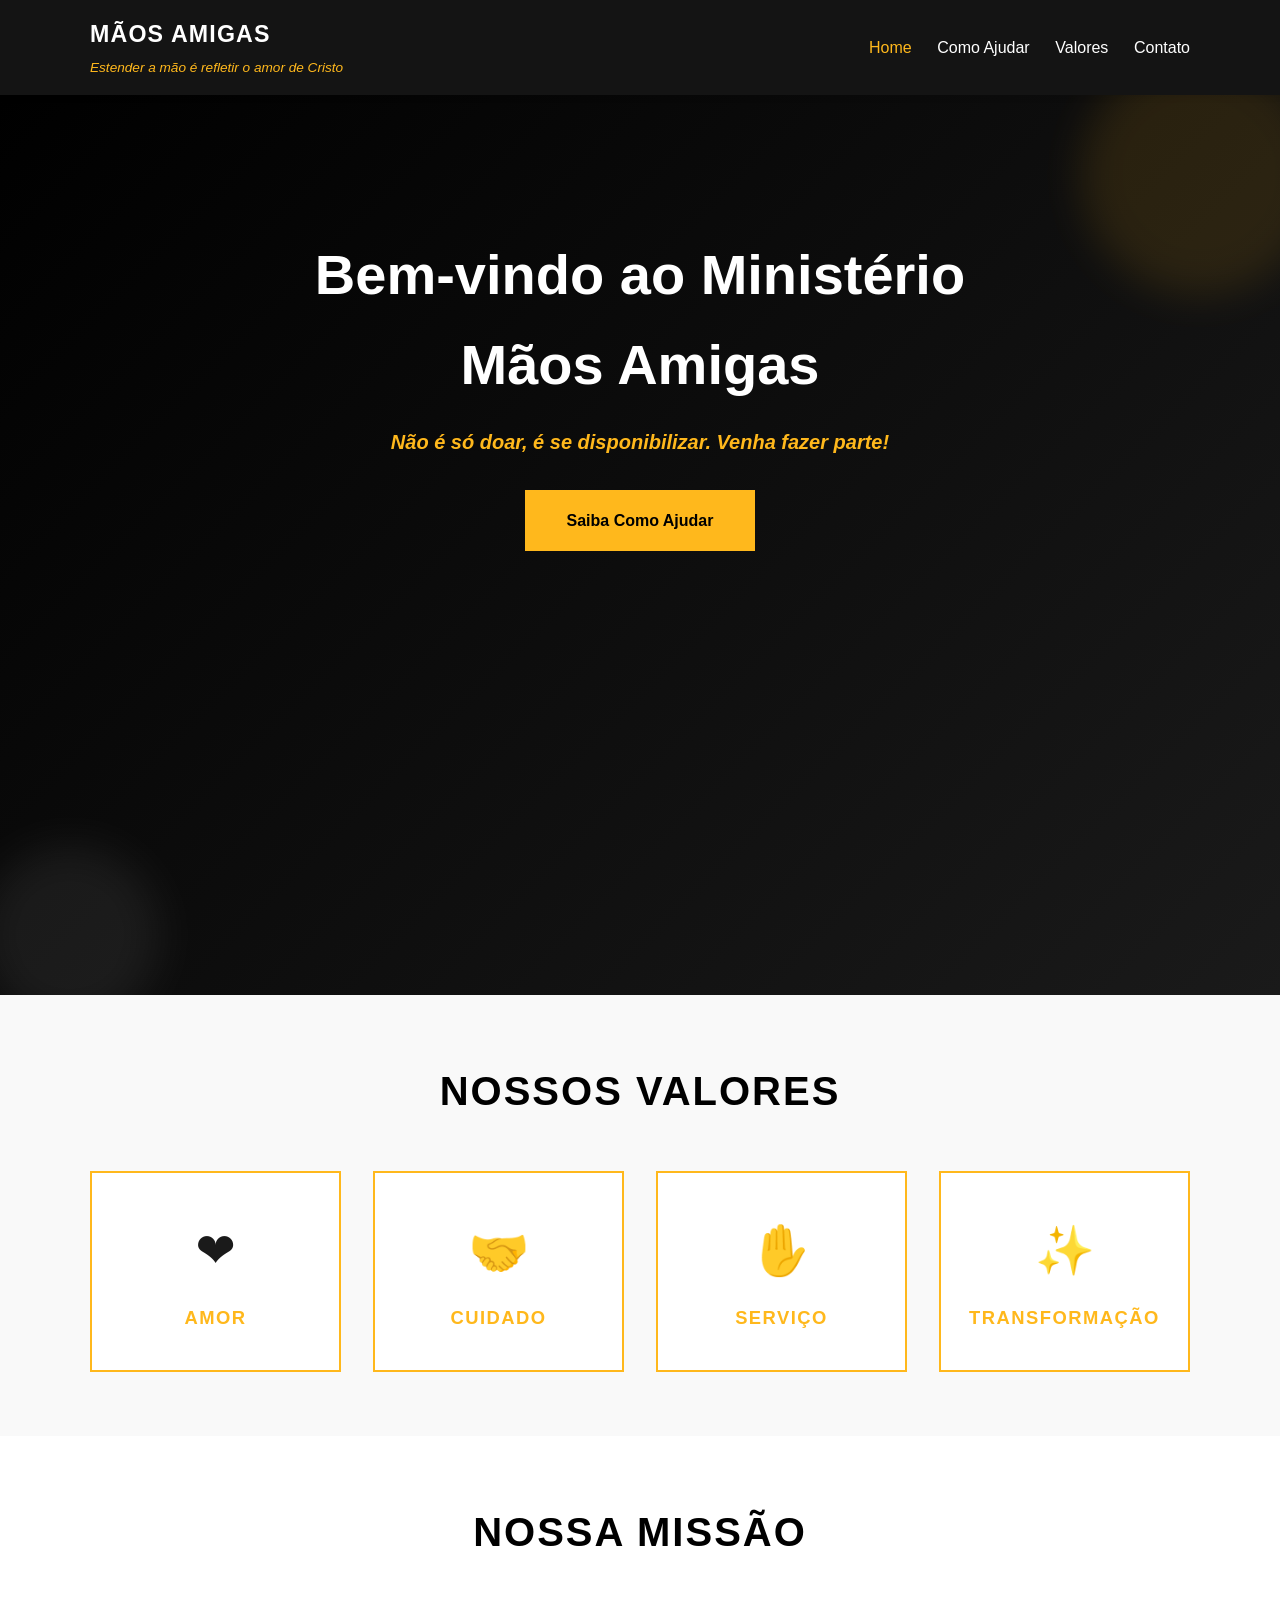
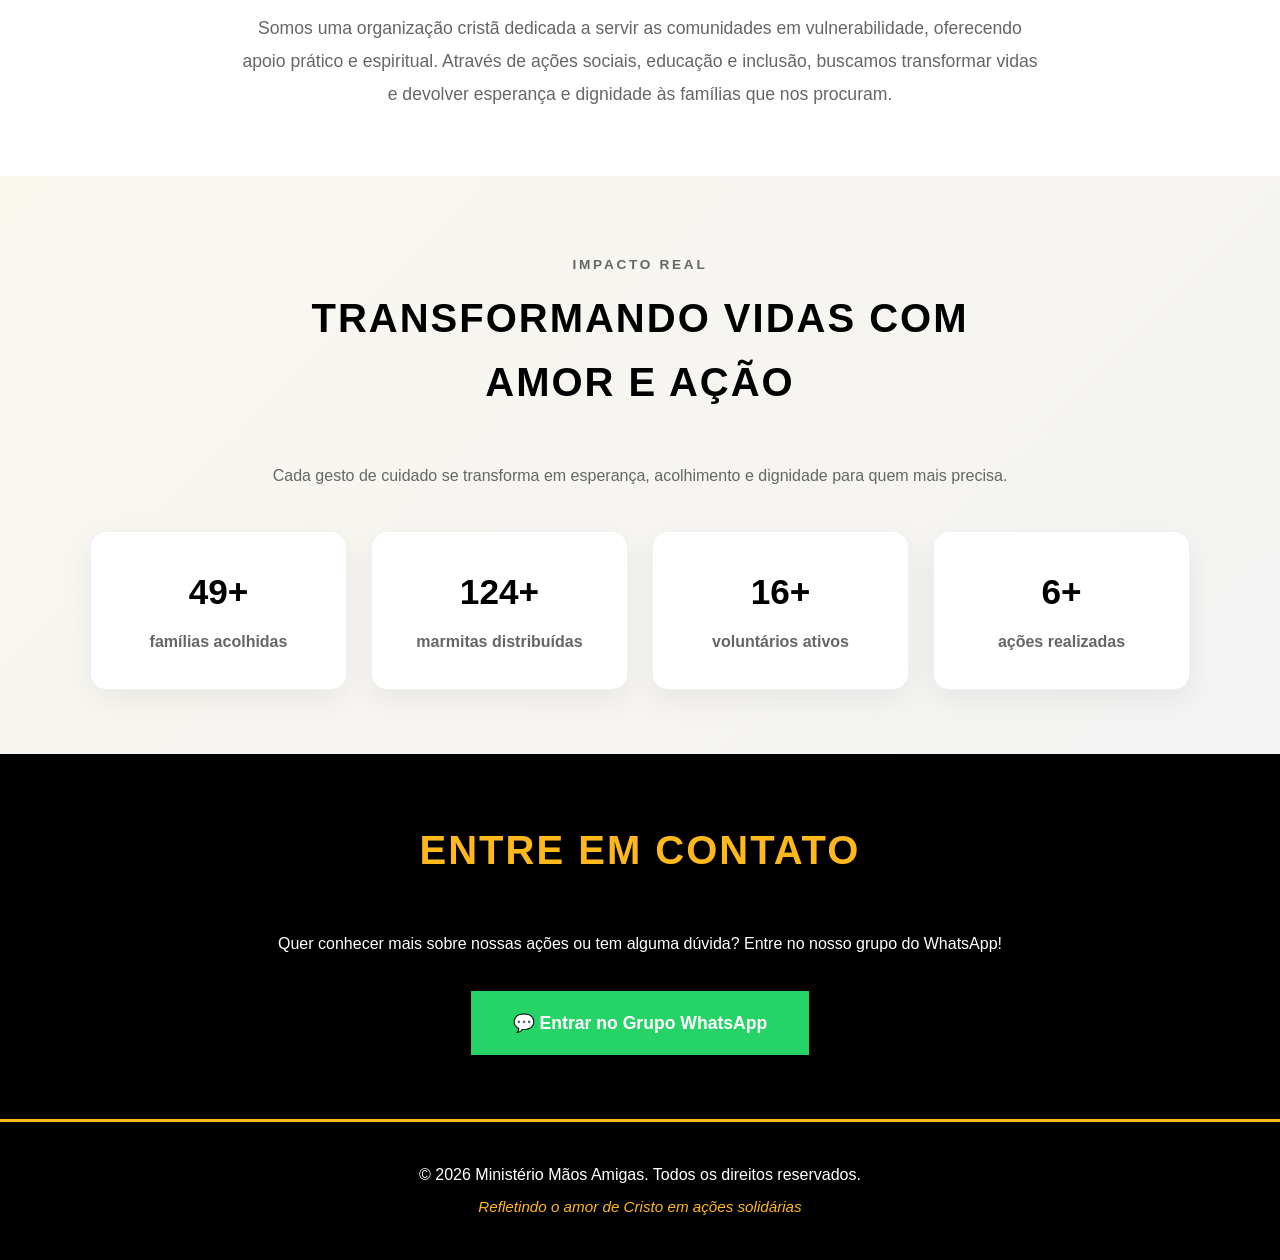
==== commit 381dcd41: "Sprint 3" ====
--- a/index.html
+++ b/index.html
@@ -7,9 +7,6 @@
   <link rel="stylesheet" href="styles.css">
 </head>
 <body>
-  <div id="splash-screen">
-    <div class="splash-image"></div>
-  </div>
   <header class="header">
     <div class="container header-content">
       <div class="logo">
--- a/styles.css
+++ b/styles.css
@@ -22,33 +22,6 @@
   overflow-x: hidden;
 }
 
-#splash-screen {
-  position: fixed;
-  inset: 0;
-  z-index: 9999;
-  background: #000;
-  display: flex;
-  align-items: center;
-  justify-content: center;
-  opacity: 1;
-  visibility: visible;
-  transition: opacity 0.7s ease, visibility 0.7s ease;
-}
-
-#splash-screen.hidden {
-  opacity: 0;
-  visibility: hidden;
-}
-
-.splash-image {
-  width: min(80vw, 420px);
-  height: min(80vw, 420px);
-  background-image: url('splash.png');
-  background-position: center;
-  background-size: contain;
-  background-repeat: no-repeat;
-}
-
 a {
   color: inherit;
   text-decoration: none;
@@ -61,20 +34,20 @@
 
 /* Header e Navegação */
 .header {
-  background: rgba(0, 0, 0, 0.95);
-  color: var(--secondary-white);
-  padding: 1.5rem 0;
+  background: rgba(0, 0, 0, 0.92);
+  color: var(--secondary-white);
+  padding: 1rem 0;
   position: sticky;
   top: 0;
   z-index: 100;
-  box-shadow: 0 2px 8px rgba(0, 0, 0, 0.1);
+  box-shadow: 0 1px 8px rgba(0, 0, 0, 0.08);
   backdrop-filter: blur(10px);
-  transition: padding 0.3s ease, box-shadow 0.3s ease;
+  transition: padding 0.3s ease, box-shadow 0.3s ease, background 0.3s ease;
 }
 
 .header.scrolled {
-  padding: 1rem 0;
-  box-shadow: 0 6px 20px rgba(0, 0, 0, 0.2);
+  padding: 0.8rem 0;
+  box-shadow: 0 4px 18px rgba(0, 0, 0, 0.15);
 }
 
 .header-content {
@@ -85,8 +58,8 @@
 
 .logo h1 {
   margin: 0;
-  font-size: 1.5rem;
-  font-weight: 900;
+  font-size: 1.45rem;
+  font-weight: 700;
   letter-spacing: 0.05em;
 }
 
@@ -99,12 +72,12 @@
 
 .nav {
   display: flex;
-  gap: 2rem;
+  gap: 1.6rem;
   align-items: center;
 }
 
 .nav a {
-  font-weight: 600;
+  font-weight: 500;
   transition: color 0.3s ease;
   color: var(--secondary-white);
 }
@@ -122,6 +95,7 @@
   text-align: center;
   position: relative;
   overflow: hidden;
+  min-height: 100vh;
 }
 
 .hero::before,
@@ -407,7 +381,41 @@
 
 /* Hero secundária */
 .hero-secondary {
-  background: linear-gradient(135deg, var(--primary-gold) 0%, #ff9500 100%);
+  background: linear-gradient(135deg, rgba(255, 247, 223, 0.98) 0%, rgba(255, 225, 135, 0.95) 55%, rgba(255, 193, 55, 0.92) 100%);
+  position: relative;
+  overflow: hidden;
+}
+
+.hero-secondary::before,
+.hero-secondary::after,
+.hero-secondary::nth-child(1)::after {
+  content: '';
+  position: absolute;
+  border-radius: 50%;
+  filter: blur(20px);
+  opacity: 0.45;
+  animation: float 10s ease-in-out infinite;
+}
+
+.hero-secondary::before {
+  width: 260px;
+  height: 260px;
+  background: rgba(255, 255, 255, 0.65);
+  top: -40px;
+  right: 10%;
+}
+
+.hero-secondary::after {
+  width: 300px;
+  height: 300px;
+  background: rgba(255, 255, 255, 0.32);
+  bottom: -70px;
+  left: 2%;
+  animation-delay: 2s;
+}
+
+.hero-secondary::after {
+  box-shadow: 0 0 80px rgba(255, 255, 255, 0.25);
 }
 
 .hero-secondary .hero-text h2,
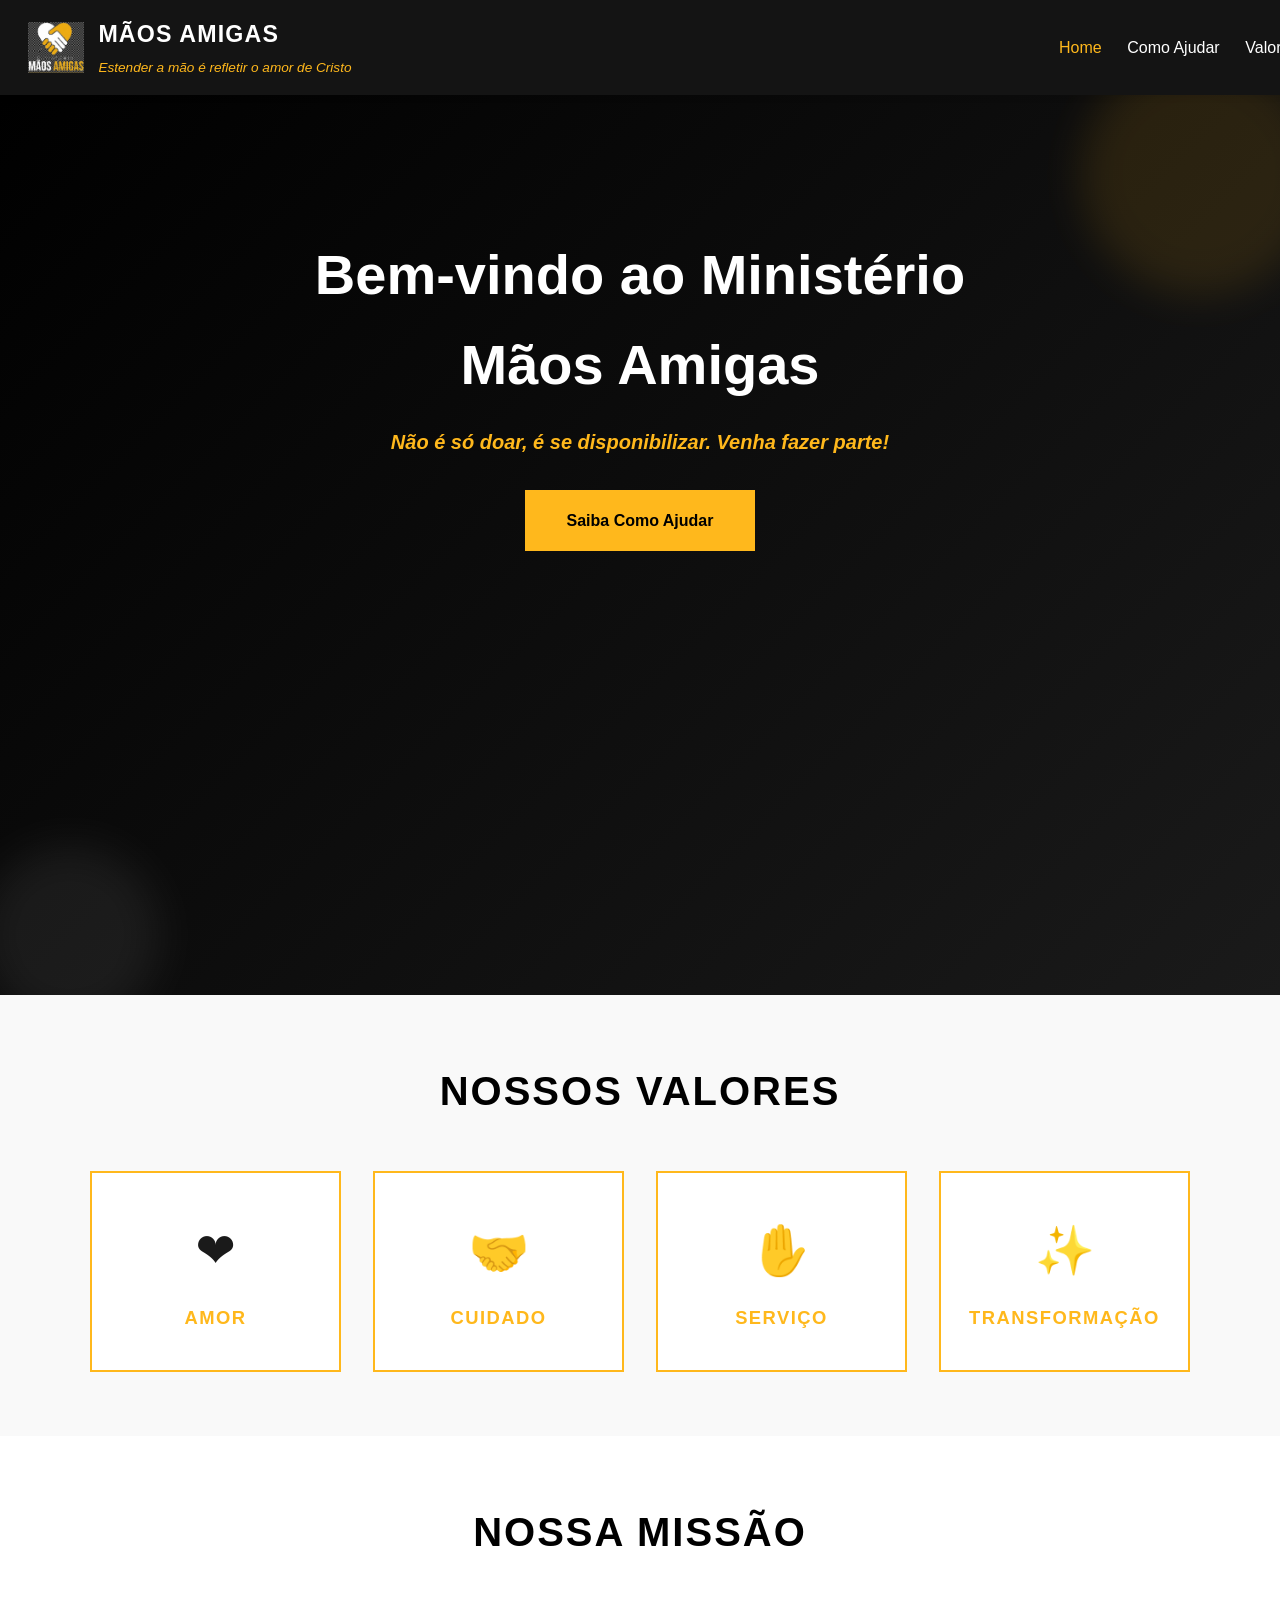
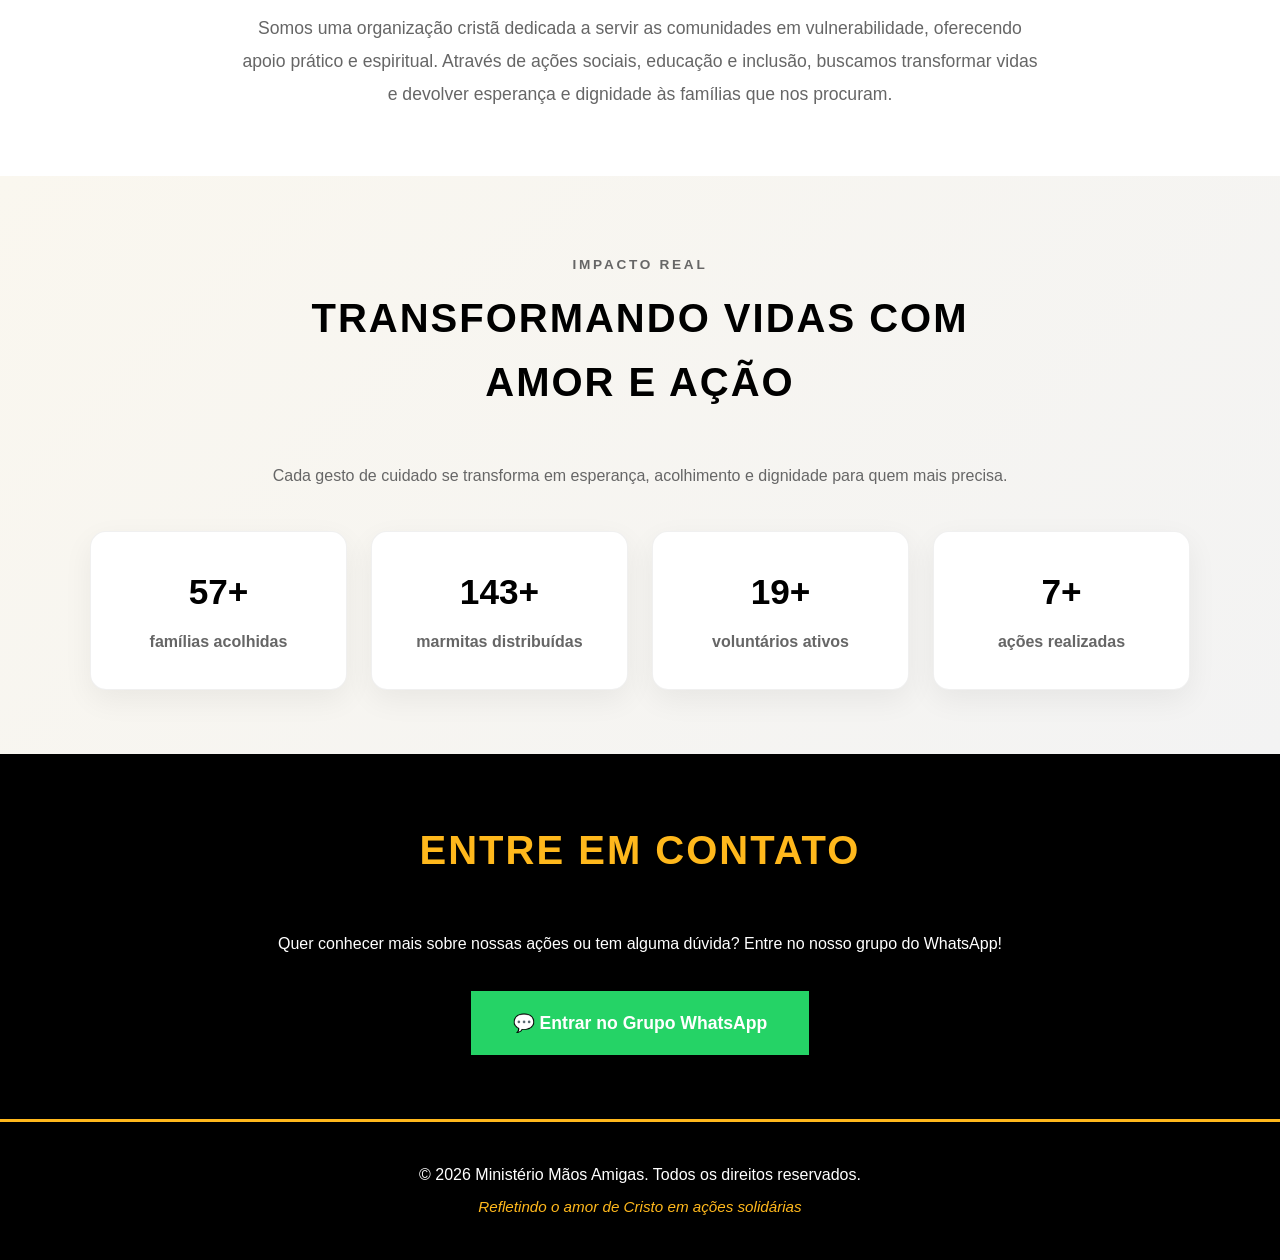
==== commit 267cfa72: "Sprint 3 v2" ====
--- a/index.html
+++ b/index.html
@@ -10,8 +10,11 @@
   <header class="header">
     <div class="container header-content">
       <div class="logo">
-        <h1>MÃOS AMIGAS</h1>
-        <p class="tagline">Estender a mão é refletir o amor de Cristo</p>
+        <img src="splash.png" alt="Logo Ministério Mãos Amigas" class="logo-img">
+        <div>
+          <h1>MÃOS AMIGAS</h1>
+          <p class="tagline">Estender a mão é refletir o amor de Cristo</p>
+        </div>
       </div>
       <nav class="nav">
         <a href="index.html" class="active">Home</a>
--- a/styles.css
+++ b/styles.css
@@ -54,6 +54,25 @@
   display: flex;
   justify-content: space-between;
   align-items: center;
+  gap: 3.5rem;
+  margin-left: 0;
+}
+
+.header .container {
+  padding-left: 1.75rem;
+  padding-right: 0;
+}
+
+.logo {
+  display: flex;
+  align-items: center;
+  gap: 0.9rem;
+}
+
+.logo-img {
+  width: 56px;
+  height: auto;
+  object-fit: contain;
 }
 
 .logo h1 {
@@ -74,6 +93,8 @@
   display: flex;
   gap: 1.6rem;
   align-items: center;
+  margin-left: auto;
+  margin-right: -280px;
 }
 
 .nav a {
